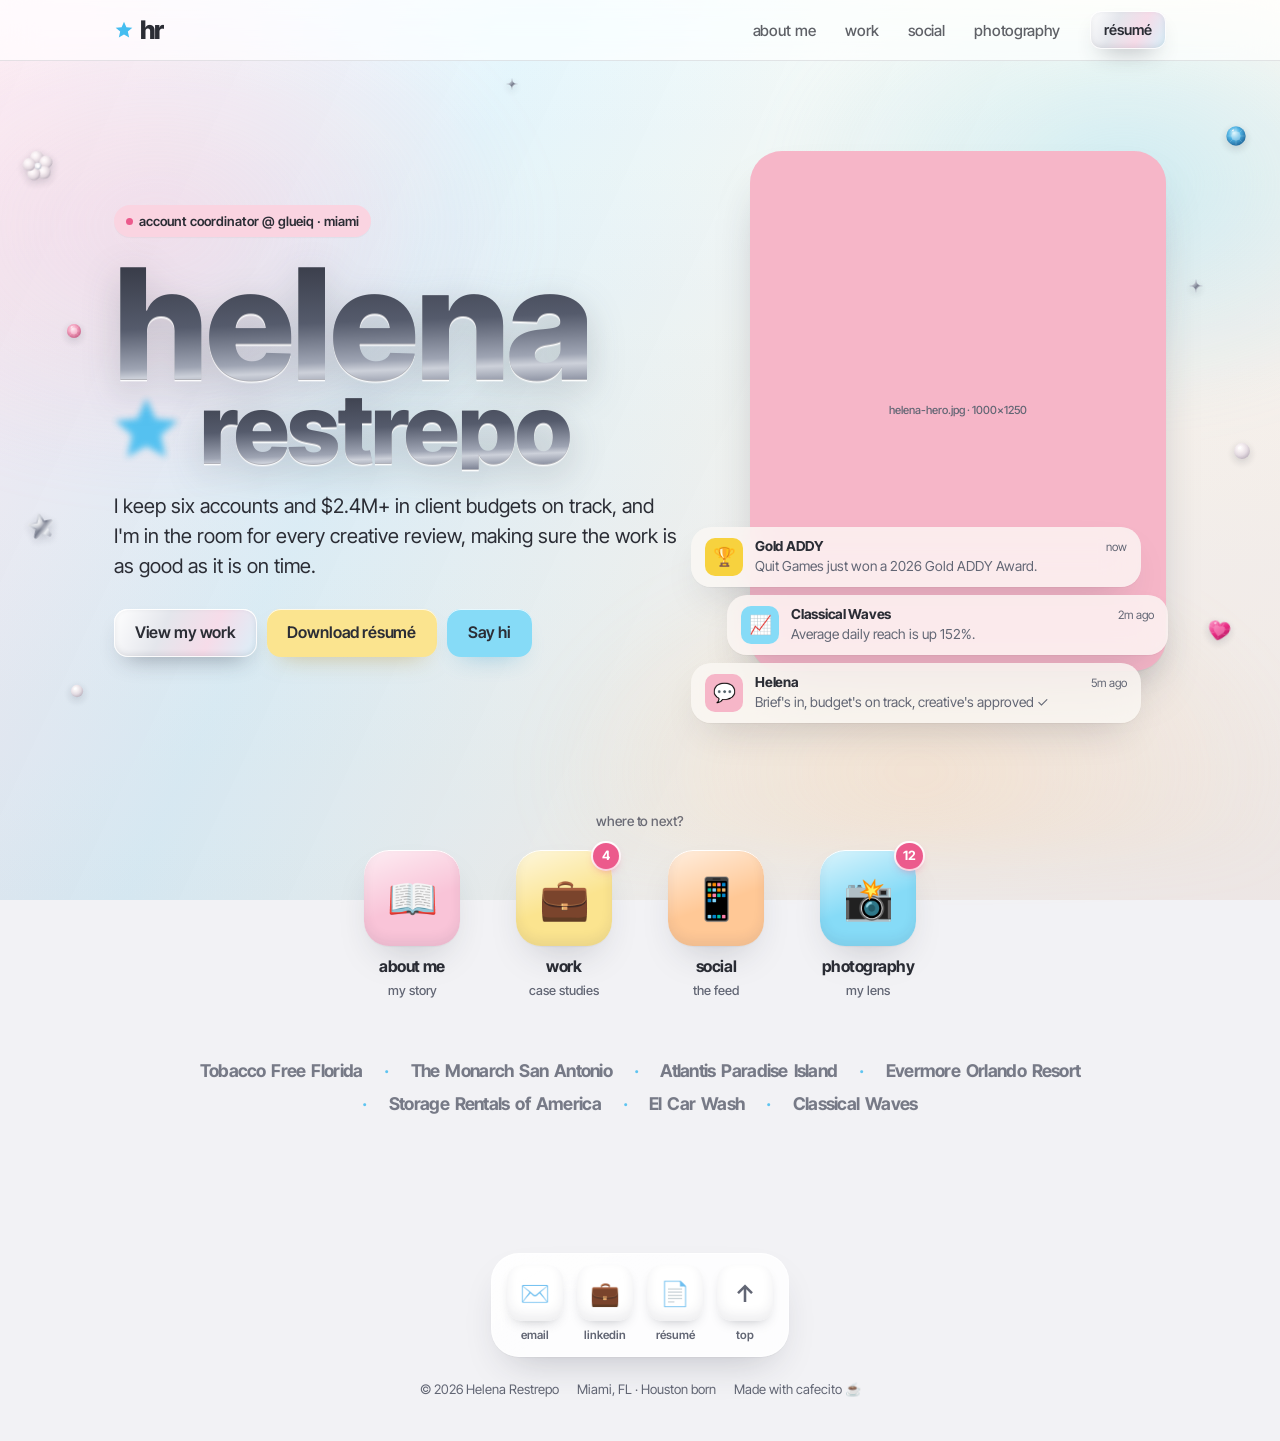
==== index.html @ 340fb867 "Résumé: drop the duplicate 'education' label above the heading Co-Authored-By: Claude Opus 5.5 <nore" ====
<!DOCTYPE html>
<html lang="en">
<head>
  <meta charset="UTF-8">
  <meta name="viewport" content="width=device-width, initial-scale=1">
  <title>Helena Restrepo · Account Coordinator</title>
  <meta name="description" content="Helena Restrepo is a Miami-based Account Coordinator at GlueIQ who pairs disciplined account management with a real creative eye.">
  <meta name="theme-color" content="#F2F2F5">
  <meta property="og:title" content="Helena Restrepo · Account Coordinator">
  <meta property="og:description" content="Helena Restrepo is a Miami-based Account Coordinator at GlueIQ who pairs disciplined account management with a real creative eye.">
  <meta property="og:image" content="images/og-image.jpg">
  <meta property="og:type" content="website">
  <link rel="icon" href="data:image/svg+xml,%3Csvg xmlns='http://www.w3.org/2000/svg' viewBox='0 0 64 64'%3E%3Crect width='64' height='64' rx='15' fill='%23F6B6C8'/%3E%3Ctext x='31' y='43' font-family='Helvetica Neue,Arial' font-weight='800' font-size='30' letter-spacing='-3' text-anchor='middle' fill='%232B2D35'%3Ehr%3C/text%3E%3C/svg%3E">
  <link rel="preconnect" href="https://fonts.googleapis.com">
  <link rel="preconnect" href="https://fonts.gstatic.com" crossorigin>
  <link href="https://fonts.googleapis.com/css2?family=Inter+Tight:wght@400;500;600;700;800&display=swap" rel="stylesheet">
  <link rel="stylesheet" href="css/styles.css?v=25">
  <script>document.documentElement.classList.add('js');</script>
  <script src="js/main.js?v=25" defer></script>
</head>
<body>
  <a class="skip-link" href="#main">Skip to content</a>

  <header class="site-header">
    <nav class="nav" aria-label="Main">
      <a href="index.html" class="logo" aria-label="Helena Restrepo, home"><svg class="star" viewBox="0 0 24 24" aria-hidden="true"><path d="M12 2l2.9 6.6 7.1.6-5.4 4.7 1.6 7L12 17.3 5.8 20.9l1.6-7L2 9.2l7.1-.6z"/></svg><span aria-hidden="true">hr</span></a>
      <button class="nav-toggle btn btn-glass btn-sm" aria-expanded="false" aria-controls="nav-links">menu</button>
      <ul class="nav-links" id="nav-links">
        <li><a href="about.html">about me</a></li>
        <li><a href="work.html">work</a></li>
        <li><a href="social.html">social</a></li>
        <li><a href="photography.html">photography</a></li>
        <li><a href="resume.html" class="btn btn-ink btn-sm">résumé</a></li>
      </ul>
    </nav>
  </header>

  <main id="main">
    <section class="hero aura">
      <div class="gem-frame hero-gems" aria-hidden="true"><span class="gem" style="left:3%;top:14%;--w:34px;--r:-8deg;--d:-0.00s"><svg viewBox="0 0 100 100" aria-hidden="true"><defs><radialGradient id="pf" cx=".38" cy=".32" r=".75"><stop offset="0" stop-color="#FFFFFF"/><stop offset=".3" stop-color="#F8F2F4"/><stop offset=".7" stop-color="#DDD3DA"/><stop offset="1" stop-color="#A9A0AC"/></radialGradient><radialGradient id="pfc" cx=".4" cy=".35" r=".7"><stop offset="0" stop-color="#FFFFFF"/><stop offset=".6" stop-color="#E9EBF0"/><stop offset="1" stop-color="#A9AEBB"/></radialGradient></defs><circle cx="50.0" cy="24.0" r="19" fill="url(#pf)"/><circle cx="74.7" cy="42.0" r="19" fill="url(#pf)"/><circle cx="65.3" cy="71.0" r="19" fill="url(#pf)"/><circle cx="34.7" cy="71.0" r="19" fill="url(#pf)"/><circle cx="25.3" cy="42.0" r="19" fill="url(#pf)"/><circle cx="50" cy="50" r="10" fill="url(#pfc)"/><path d="M50 43L52 48L57 50L52 52L50 57L48 52L43 50L48 48Z" fill="#fff"/></svg></span><span class="gem" style="left:5.8%;top:36%;--w:16px;--r:0deg;--d:-0.83s"><svg viewBox="0 0 100 100" aria-hidden="true"><defs><radialGradient id="rsPink" cx=".4" cy=".35" r=".7"><stop offset="0" stop-color="#FFE0EB"/><stop offset=".45" stop-color="#F49AB9"/><stop offset="1" stop-color="#C2507A"/></radialGradient></defs><circle cx="50" cy="50" r="44" fill="url(#rsPink)"/><polygon points="50,28 66,34 72,50 66,66 50,72 34,66 28,50 34,34" fill="#fff" opacity=".35"/><path d="M50 28V6M66 34L81 19M72 50H94M66 66L81 81M50 72V94M34 66L19 81M28 50H6M34 34L19 19" stroke="#fff" stroke-width="1.4" opacity=".55"/><path d="M30 24L42 19L37 31Z" fill="#fff" opacity=".9"/></svg></span><span class="gem" style="left:3.2%;top:62%;--w:28px;--r:-10deg;--d:-1.66s"><svg viewBox="0 0 100 100" aria-hidden="true"><defs><linearGradient id="silver" x1="0" y1="0" x2="1" y2="1"><stop offset="0" stop-color="#FFFFFF"/><stop offset=".3" stop-color="#C7CBD4"/><stop offset=".55" stop-color="#6E7385"/><stop offset=".75" stop-color="#EEF0F4"/><stop offset="1" stop-color="#8E93A3"/></linearGradient><radialGradient id="shine" cx=".38" cy=".3" r=".42"><stop offset="0" stop-color="#fff" stop-opacity=".95"/><stop offset="1" stop-color="#fff" stop-opacity="0"/></radialGradient></defs><path d="M50 12 L60 38 L89 39 L66 57 L75 86 L50 69 L25 86 L34 57 L11 39 L40 38 Z" fill="url(#silver)" stroke="url(#silver)" stroke-width="12" stroke-linejoin="round"/><path d="M50 12 L60 38 L89 39 L66 57 L75 86 L50 69 L25 86 L34 57 L11 39 L40 38 Z" fill="url(#shine)"/></svg></span><span class="gem" style="left:6%;top:84%;--w:14px;--r:0deg;--d:-2.49s"><svg viewBox="0 0 100 100" aria-hidden="true"><defs><radialGradient id="pearl" cx=".38" cy=".32" r=".75"><stop offset="0" stop-color="#FFFFFF"/><stop offset=".25" stop-color="#F8F2F4"/><stop offset=".6" stop-color="#E3DAE1"/><stop offset=".9" stop-color="#BFB4C0"/><stop offset="1" stop-color="#A59AA8"/></radialGradient></defs><circle cx="50" cy="50" r="44" fill="url(#pearl)"/><ellipse cx="37" cy="32" rx="12" ry="8" fill="#fff" opacity=".85" transform="rotate(-25 37 32)"/></svg></span><span class="gem" style="left:96.6%;top:10%;--w:22px;--r:0deg;--d:-3.32s"><svg viewBox="0 0 100 100" aria-hidden="true"><defs><radialGradient id="rsAqua" cx=".4" cy=".35" r=".7"><stop offset="0" stop-color="#D4F5FF"/><stop offset=".45" stop-color="#43AEE3"/><stop offset="1" stop-color="#0B568F"/></radialGradient></defs><circle cx="50" cy="50" r="44" fill="url(#rsAqua)"/><polygon points="50,28 66,34 72,50 66,66 50,72 34,66 28,50 34,34" fill="#fff" opacity=".35"/><path d="M50 28V6M66 34L81 19M72 50H94M66 66L81 81M50 72V94M34 66L19 81M28 50H6M34 34L19 19" stroke="#fff" stroke-width="1.4" opacity=".55"/><path d="M30 24L42 19L37 31Z" fill="#fff" opacity=".9"/></svg></span><span class="gem tw" style="left:93.4%;top:30%;--w:14px;--r:0deg;--d:-4.15s"><svg viewBox="0 0 100 100" aria-hidden="true"><defs><linearGradient id="silver2" x1="0" y1="0" x2="1" y2="1"><stop offset="0" stop-color="#FFFFFF"/><stop offset=".3" stop-color="#C7CBD4"/><stop offset=".55" stop-color="#6E7385"/><stop offset=".75" stop-color="#EEF0F4"/><stop offset="1" stop-color="#8E93A3"/></linearGradient></defs><path d="M50 4 C54 36 64 46 96 50 C64 54 54 64 50 96 C46 64 36 54 4 50 C36 46 46 36 50 4 Z" fill="url(#silver2)" stroke="#7E8394" stroke-width="1"/></svg></span><span class="gem" style="left:97%;top:52%;--w:18px;--r:0deg;--d:-4.98s"><svg viewBox="0 0 100 100" aria-hidden="true"><defs><radialGradient id="pearl" cx=".38" cy=".32" r=".75"><stop offset="0" stop-color="#FFFFFF"/><stop offset=".25" stop-color="#F8F2F4"/><stop offset=".6" stop-color="#E3DAE1"/><stop offset=".9" stop-color="#BFB4C0"/><stop offset="1" stop-color="#A59AA8"/></radialGradient></defs><circle cx="50" cy="50" r="44" fill="url(#pearl)"/><ellipse cx="37" cy="32" rx="12" ry="8" fill="#fff" opacity=".85" transform="rotate(-25 37 32)"/></svg></span><span class="gem" style="left:95.2%;top:76%;--w:24px;--r:10deg;--d:-5.81s"><svg viewBox="0 0 100 100" aria-hidden="true"><defs><linearGradient id="heart" x1="0" y1="0" x2="1" y2="1"><stop offset="0" stop-color="#FF9CCB"/><stop offset=".5" stop-color="#E8197A"/><stop offset="1" stop-color="#9C0B4E"/></linearGradient></defs><path d="M50 90 C22 70 6 54 6 34 C6 19 17 9 31 9 C41 9 47 15 50 23 C53 15 59 9 69 9 C83 9 94 19 94 34 C94 54 78 70 50 90 Z" fill="url(#heart)"/><path d="M50 72 C34 60 26 51 26 40 C26 32 32 27 39 27 C44 27 48 30 50 35 C52 30 56 27 61 27 C68 27 74 32 74 40 C74 51 66 60 50 72 Z" fill="#FFB3D6" opacity=".45"/><path d="M50 23 L50 35 M31 9 L39 27 M69 9 L61 27 M6 34 L26 40 M94 34 L74 40 M50 90 L50 72 M18 62 L34 58 M82 62 L66 58" stroke="#fff" stroke-width="1.2" opacity=".55"/><path d="M24 20 L34 16 L30 26 Z" fill="#fff" opacity=".9"/></svg></span><span class="gem tw" style="left:40%;top:3%;--w:12px;--r:0deg;--d:-0.64s"><svg viewBox="0 0 100 100" aria-hidden="true"><defs><linearGradient id="silver2" x1="0" y1="0" x2="1" y2="1"><stop offset="0" stop-color="#FFFFFF"/><stop offset=".3" stop-color="#C7CBD4"/><stop offset=".55" stop-color="#6E7385"/><stop offset=".75" stop-color="#EEF0F4"/><stop offset="1" stop-color="#8E93A3"/></linearGradient></defs><path d="M50 4 C54 36 64 46 96 50 C64 54 54 64 50 96 C46 64 36 54 4 50 C36 46 46 36 50 4 Z" fill="url(#silver2)" stroke="#7E8394" stroke-width="1"/></svg></span></div>
      <div class="container hero-grid">
        <div class="hero-copy reveal">
          <span class="label-chip">account coordinator @ glueiq · miami</span>
          <h1><span class="lockup"><svg class="star" viewBox="0 0 24 24" aria-hidden="true"><path d="M12 2l2.9 6.6 7.1.6-5.4 4.7 1.6 7L12 17.3 5.8 20.9l1.6-7L2 9.2l7.1-.6z"/></svg><span class="l1">helena</span><span class="l2">restrepo</span></span><span class="visually-hidden">Helena Restrepo</span></h1>
          <p class="lead">I keep six accounts and $2.4M+ in client budgets on track, and I'm in the room for every creative review, making sure the work is as good as it is on time.</p>
          <div class="btn-row">
            <a class="btn btn-ink" href="work.html">View my work</a>
            <a class="btn btn-glass" href="Helena-Restrepo-Resume.pdf" download>Download résumé</a>
            <a class="btn btn-glass" href="mailto:helena.restrepo03@gmail.com">Say hi</a>
          </div>
        </div>
        <div class="phone-stack reveal">
          <figure class="ph photo r-4x5" style="--ph:var(--blush)" data-label="helena-hero.jpg · 1000×1250"><img src="images/helena-hero.jpg" alt="Helena Restrepo" onerror="this.classList.add('missing')"></figure>
          <div class="notifs" aria-label="Recent highlights">
            <div class="notif"><span class="app" style="--c:var(--yellow)" aria-hidden="true">🏆</span><b>Gold ADDY</b><time>now</time><p>Quit Games just won a 2026 Gold ADDY Award.</p></div>
            <div class="notif"><span class="app" style="--c:var(--blue-soft)" aria-hidden="true">📈</span><b>Classical Waves</b><time>2m ago</time><p>Average daily reach is up 152%.</p></div>
            <div class="notif"><span class="app" style="--c:var(--blush)" aria-hidden="true">💬</span><b>Helena</b><time>5m ago</time><p>Brief's in, budget's on track, creative's approved ✓</p></div>
          </div>
        </div>
      </div>
    </section>

    <section class="container explore reveal">
      <p class="label">where to next?</p>
      <nav class="home-apps" aria-label="Explore the site">
        <a class="home-app" href="about.html"><span class="app-icon" style="--c:var(--blush-soft)" aria-hidden="true">📖</span>about me<small>my story</small></a>
        <a class="home-app" href="work.html"><span class="app-icon" style="--c:var(--yellow-soft)" aria-hidden="true">💼<span class="count">4</span></span>work<small>case studies</small></a>
        <a class="home-app" href="social.html"><span class="app-icon" style="--c:var(--orange-soft)" aria-hidden="true">📱</span>social<small>the feed</small></a>
        <a class="home-app" href="photography.html"><span class="app-icon" style="--c:var(--blue-soft)" aria-hidden="true">📸<span class="count">12</span></span>photography<small>my lens</small></a>
      </nav>
      <ul class="brands"><li>Tobacco Free Florida</li><li>The Monarch San Antonio</li><li>Atlantis Paradise Island</li><li>Evermore Orlando Resort</li><li>Storage Rentals of America</li><li>El Car Wash</li><li>Classical Waves</li></ul>
    </section>
  </main>

  <footer class="site-footer">
    <nav class="dock glass" aria-label="Quick links">
      <a href="mailto:helena.restrepo03@gmail.com"><span class="app-icon" style="--c:var(--blush)" aria-hidden="true">✉️</span>email</a>
      <a href="https://www.linkedin.com/in/helenarestrepo" target="_blank" rel="noopener"><span class="app-icon" style="--c:var(--blue-soft)" aria-hidden="true">💼</span>linkedin</a>
      <a href="resume.html"><span class="app-icon" style="--c:var(--yellow)" aria-hidden="true">📄</span>résumé</a>
      <a href="#main"><span class="app-icon" style="--c:var(--orange-soft)" aria-hidden="true">↑</span>top</a>
    </nav>
    <p class="footer-meta"><span>© <span data-year>2026</span> Helena Restrepo</span><span>Miami, FL · Houston born</span><span>Made with cafecito ☕</span></p>
  </footer>
  <div class="cursor-orb" aria-hidden="true"></div>
</body>
</html>
---- css/styles.css ----
/* =========================================================
   Helena Restrepo · Portfolio
   "iOS core": warm greige paper, espresso ink, soft aura glows,
   frosted-glass cards, one typeface (Inter Tight), set heavy,
   lowercase and tight.
   ========================================================= */

:root {
  /* Palette */
  --paper: #F2F2F5;          /* silver-white base */
  --paper-light: #FFFFFF;
  --card: rgba(255, 255, 255, .78);
  --ink: #2B2D35;            /* graphite: readable body text */
  --ink-soft: #626674;
  --line: rgba(40, 44, 60, .12);
  /* chrome finish for the name + big headlines */
  --chrome: linear-gradient(180deg, #3E414C 0%, #8A90A1 50%, #4A4E5A 100%);
  --chrome-holo: linear-gradient(178deg, #353844 0%, #555B6C 30%, #9EA4B3 47%, #CDD1DA 51%, #7E8496 60%, #474B58 80%, #363945 100%);
  --blush: #F6B6C8;
  --pink: #EC5A8C;
  --pink-text: #B83E6A;      /* hot pink deepened for small text */
  --yellow: #F7D23E;
  --orange: #F7913D;
  --blue: #45BDF0;
  /* module colors: the color lives on cards and buttons */
  --blue-soft: #86DBF7;
  --orange-soft: #FFC896;
  --yellow-soft: #FBE48F;
  --blush-soft: #F9C4D8;
  --holo: linear-gradient(115deg, #FFFFFF 0%, #E4E6EC 16%, #F6DCE9 30%, #D8F1FA 46%, #F8F0DA 60%, #E4E6EC 76%, #FFFFFF 100%);

  --font: "Inter Tight", "Helvetica Neue", Helvetica, Arial, sans-serif;

  --max: 1140px;
  --gutter: clamp(16px, 4.5vw, 44px);
  --r-lg: 32px;
  --r-md: 22px;
  --r-sm: 14px;
  --shadow: 0 1px 1px rgba(40, 44, 60, .04), 0 18px 40px -18px rgba(40, 44, 60, .28);
  --shadow-lift: 0 1px 1px rgba(40, 44, 60, .05), 0 28px 50px -20px rgba(40, 44, 60, .38);
  --ease: cubic-bezier(.25, .1, .25, 1);
  --spring: cubic-bezier(.34, 1.4, .64, 1);

  /* Pixel-art arrow cursor (espresso) */
  --cursor: url("data:image/svg+xml,%3Csvg xmlns='http://www.w3.org/2000/svg' width='22' height='32' viewBox='-1 -1 14 21' shape-rendering='crispEdges'%3E%3Cdefs%3E%3ClinearGradient id='c' x1='0' y1='0' x2='1' y2='1'%3E%3Cstop offset='0' stop-color='%23FFFFFF'/%3E%3Cstop offset='.35' stop-color='%23B9BECB'/%3E%3Cstop offset='.55' stop-color='%23F3E3EE'/%3E%3Cstop offset='.7' stop-color='%23BDEBFA'/%3E%3Cstop offset='1' stop-color='%237A8092'/%3E%3C/linearGradient%3E%3C/defs%3E%3Cpath d='M0 0V16H1V15H2V14H3V13H4V15H5V17H6V19H8V18H9V16H8V14H7V12H11V11H10V10H9V9H8V8H7V7H6V6H5V5H4V4H3V3H2V2H1V1Z' fill='url(%23c)' stroke='%232B2D35' stroke-width='.9'/%3E%3C/svg%3E") 1 1, auto;
}

/* ---------- Base ---------- */
*, *::before, *::after { box-sizing: border-box; }
html { -webkit-text-size-adjust: 100%; overflow-x: clip; }
body {
  margin: 0; color: var(--ink); font-family: var(--font); font-size: 17px; line-height: 1.55;
  -webkit-font-smoothing: antialiased; overflow-x: clip; cursor: var(--cursor);
  background-color: var(--paper);
  background-image: linear-gradient(180deg, #FFFFFF 0%, #F4F4F7 40%, #E9EAEF 100%);
  background-attachment: fixed;
}
/* touch of holographic: a faint iridescent sheen over the silver */
body::before {
  content: ""; position: fixed; inset: 0; z-index: -1; pointer-events: none;
  background:
    linear-gradient(115deg, rgba(255, 196, 222, .22) 0%, rgba(134, 219, 247, .2) 32%, rgba(255, 240, 196, .18) 64%, rgba(255, 214, 180, .18) 100%);
}
img { max-width: 100%; display: block; }
a { color: inherit; }
p { margin: 0 0 1em; }
ul, ol { margin: 0; padding: 0; }
button { font: inherit; color: inherit; }
h1, h2, h3 { margin: 0 0 .4em; line-height: 1; }

/* Headlines: heavy, lowercase, tight */
.h-xl, .h-lg, .h-md, .h-sm { font-weight: 800; letter-spacing: -.06em; word-spacing: .08em; line-height: .92; text-transform: lowercase; }
.h-xl { font-size: clamp(3.2rem, 9vw, 6.8rem); }
.h-lg { font-size: clamp(2.4rem, 6vw, 4.4rem); }
.h-md { font-size: clamp(1.8rem, 3.6vw, 2.6rem); letter-spacing: -.05em; }
.h-sm { font-size: 1.4rem; letter-spacing: -.04em; line-height: 1.05; }
h3 { font-size: 1.2rem; font-weight: 700; letter-spacing: -.03em; line-height: 1.15; }

.label { display: inline-block; font-size: .85rem; font-weight: 500; letter-spacing: -.005em; color: var(--ink-soft); }
.label-chip {
  display: inline-flex; align-items: center; gap: 6px; font-size: .82rem; font-weight: 600;
  padding: 6px 12px; border-radius: 999px; background: color-mix(in srgb, var(--c, var(--pink)) 26%, #fff); box-shadow: var(--shadow);
  backdrop-filter: blur(12px); -webkit-backdrop-filter: blur(12px);
}
.label-chip::before { content: ""; width: 7px; height: 7px; border-radius: 50%; background: var(--c, var(--pink)); }
.lead { font-size: clamp(1.08rem, 1.7vw, 1.25rem); line-height: 1.5; color: var(--ink-soft); max-width: 34em; }
.muted { color: var(--ink-soft); }
.center { text-align: center; margin-inline: auto; }

:focus-visible { outline: 2px solid var(--pink); outline-offset: 3px; border-radius: 10px; }
.visually-hidden { position: absolute !important; width: 1px; height: 1px; padding: 0; margin: -1px; overflow: hidden; clip: rect(0 0 0 0); white-space: nowrap; border: 0; }
.skip-link { position: absolute; left: 12px; top: -60px; z-index: 1000; background: var(--ink); color: var(--paper-light); padding: 8px 14px; border-radius: 12px; }
.skip-link:focus { top: 10px; }

/* ---------- Layout ---------- */
.container { max-width: var(--max); margin: 0 auto; padding-inline: var(--gutter); }
.section { padding-block: clamp(64px, 9vw, 120px); }
.section-head { margin-bottom: clamp(28px, 4vw, 52px); }
.section-head.center { text-align: center; }
.section-head.center .lead { margin-inline: auto; }
.section-head .label-chip { margin-bottom: 18px; }

/* Soft aura glows (iOS wallpaper vibe) */
.aura { position: relative; isolation: isolate; }
.aura::before {
  content: ""; position: absolute; inset: -6% -4% auto; height: 112%; z-index: -1; pointer-events: none;
  background:
    radial-gradient(40% 45% at 15% 25%, rgba(247, 178, 204, .28), transparent 70%),
    radial-gradient(36% 40% at 85% 20%, rgba(134, 219, 247, .38), transparent 70%),
    radial-gradient(40% 40% at 70% 90%, rgba(255, 200, 150, .26), transparent 70%);
  filter: blur(24px);
}

/* ---------- Buttons (iOS style) ---------- */
.btn {
  display: inline-flex; align-items: center; justify-content: center; gap: .5em;
  min-height: 48px; padding: 0 1.3em; border-radius: var(--r-sm); border: 0;
  font-weight: 600; font-size: 1rem; letter-spacing: -.01em; text-decoration: none; white-space: nowrap; cursor: pointer;
  transition: transform .25s var(--spring), box-shadow .25s var(--ease), background-color .2s;
}
.btn:hover { transform: translateY(-2px); }
.btn:active { transform: scale(.97); }
.btn-ink { background: var(--holo); background-size: 240% 100%; color: var(--ink); box-shadow: 0 12px 24px -12px rgba(40, 44, 60, .45), inset 0 1px 0 #fff, inset 0 0 0 1px rgba(255, 255, 255, .9), inset 0 -2px 6px rgba(40, 44, 60, .12); transition: transform .25s var(--spring), background-position .6s var(--ease); }
.btn-ink:hover { background-position: 100% 0; }
.btn-glass { background: var(--yellow-soft); color: var(--ink); box-shadow: 0 12px 24px -14px rgba(180, 140, 40, .55), inset 0 1px 0 rgba(255, 255, 255, .8); }
.btn-row .btn-glass + .btn-glass { background: var(--blue-soft); box-shadow: 0 12px 24px -14px rgba(40, 150, 200, .45), inset 0 1px 0 rgba(255, 255, 255, .8); }
.nav-toggle.btn-glass { background: var(--blush-soft); }
.btn-pink { background: var(--pink); color: #fff; box-shadow: 0 10px 22px -12px rgba(236, 90, 140, .8); }
.btn-pink:hover { background: #E2457B; }
.btn-sm { min-height: 38px; padding: 0 1em; font-size: .9rem; border-radius: 11px; }
.btn-row { display: flex; flex-wrap: wrap; gap: 10px; }
.btn-row.center { justify-content: center; }
.link-more { font-weight: 600; color: var(--pink-text); text-decoration: none; }
.link-more::after { content: " ›"; }
.link-more:hover { text-decoration: underline; text-underline-offset: 3px; }

/* ---------- Nav (frosted) ---------- */
.site-header { position: sticky; top: 0; z-index: 100; background: rgba(255, 255, 255, .7); backdrop-filter: saturate(160%) blur(18px); -webkit-backdrop-filter: saturate(160%) blur(18px); border-bottom: 1px solid var(--line); }
.nav { max-width: var(--max); margin: 0 auto; padding: 0 var(--gutter); height: 60px; display: flex; align-items: center; justify-content: space-between; gap: 20px; }
.logo { display: inline-flex; align-items: center; gap: 6px; font-weight: 800; font-size: 1.15rem; letter-spacing: -.06em; text-decoration: none; white-space: nowrap; }
.logo .star { width: 18px; height: 18px; fill: var(--blue); filter: blur(.6px); }
.nav-links { list-style: none; display: flex; align-items: center; gap: clamp(14px, 2.4vw, 30px); }
.nav-links a:not(.btn) { font-size: .95rem; font-weight: 500; letter-spacing: -.02em; text-decoration: none; opacity: .75; transition: opacity .2s; }
.nav-links a:not(.btn):hover, .nav-links a[aria-current="page"] { opacity: 1; }
.nav-links a[aria-current="page"] { font-weight: 700; }
.nav-toggle { display: none; }
@media (max-width: 860px) {
  .nav-toggle { display: inline-flex; }
  .nav-links {
    position: absolute; top: 100%; left: 0; right: 0; height: calc(100vh - 60px); height: calc(100dvh - 60px); overflow-y: auto;
    flex-direction: column; align-items: stretch; gap: 0; padding: 12px var(--gutter) 40px;
    background: rgba(250, 250, 252, .97); backdrop-filter: blur(20px); -webkit-backdrop-filter: blur(20px);
    visibility: hidden; opacity: 0; transform: translateY(-6px); transition: opacity .25s var(--ease), transform .25s var(--ease), visibility .25s;
  }
  .nav-links.open { visibility: visible; opacity: 1; transform: none; }
  .nav-links li { border-bottom: 1px solid var(--line); }
  .nav-links a:not(.btn) { display: block; padding: 14px 0; font-weight: 800; font-size: 2.1rem; letter-spacing: -.06em; opacity: 1; }
  .nav-links li:last-child { border: 0; padding-top: 22px; }
  .nav-links .btn { width: 100%; }
  body.menu-open { overflow: hidden; }
}

/* ---------- Name lockup (from Helena's "digital / ios core" reference) ---------- */
.lockup { position: relative; display: inline-block; font-weight: 800; letter-spacing: -.07em; line-height: .84; text-transform: lowercase; }
.lockup .l1 { display: block; font-size: clamp(4.2rem, 13vw, 9.6rem); }
.lockup .l2 { display: block; font-size: clamp(2.6rem, 8vw, 6rem); margin-left: .9em; }
.lockup .star { position: absolute; left: -.05em; bottom: .02em; width: .78em; height: .78em; font-size: clamp(2.6rem, 8vw, 6rem); fill: var(--blue); filter: blur(3px); opacity: .9; }

/* ---------- Hero ---------- */
.hero { padding-block: clamp(44px, 7vw, 90px) clamp(56px, 8vw, 100px); }
.hero-grid { display: grid; grid-template-columns: 1.15fr .85fr; gap: clamp(36px, 6vw, 72px); align-items: center; }
.hero-copy .label-chip { margin-bottom: 22px; }
.hero-copy .lead { margin: 22px 0 28px; color: var(--ink); }
@media (max-width: 900px) { .hero-grid { grid-template-columns: 1fr; } }

/* Photo + notification stack */
.phone-stack { position: relative; max-width: 420px; justify-self: center; width: 100%; margin-bottom: 40px; }
.phone-stack .photo { border-radius: var(--r-lg); box-shadow: var(--shadow-lift); }
.notifs { position: absolute; left: -14%; right: 6%; bottom: -10%; display: grid; gap: 8px; }
.notif {
  display: grid; grid-template-columns: 38px 1fr auto; gap: 2px 12px; align-items: center;
  padding: 11px 14px; border-radius: 20px; background: rgba(251, 248, 244, .82);
  backdrop-filter: blur(18px) saturate(160%); -webkit-backdrop-filter: blur(18px) saturate(160%);
  box-shadow: var(--shadow); font-size: .86rem; line-height: 1.3;
}
.notif .app { grid-row: span 2; width: 38px; height: 38px; border-radius: 10px; display: grid; place-items: center; font-size: 1.15rem; background: var(--c, var(--blush)); }
.notif b { font-weight: 700; letter-spacing: -.02em; }
.notif time { font-size: .72rem; color: var(--ink-soft); }
.notif p { grid-column: 2 / -1; margin: 0; color: var(--ink-soft); }
.notif:nth-child(2) { margin-left: 8%; margin-right: -6%; }
.js .notif { opacity: 0; transform: translateY(14px) scale(.98); }
.js .in .notif { opacity: 1; transform: none; transition: opacity .6s var(--ease), transform .6s var(--spring); }
.js .in .notif:nth-child(2) { transition-delay: .35s; }
.js .in .notif:nth-child(3) { transition-delay: .7s; }
@media (max-width: 900px) { .notifs { left: -4%; right: -4%; } .notif:nth-child(2) { margin-right: 0; } }

/* Brand line */
.brands { display: flex; flex-wrap: wrap; justify-content: center; gap: 6px 22px; list-style: none; font-weight: 700; letter-spacing: -.04em; font-size: clamp(1.05rem, 2vw, 1.35rem); color: var(--ink-soft); }
.brands li + li::before { content: "·"; margin-right: 22px; color: var(--blue); }

/* Floating gems */
.deco { position: absolute; pointer-events: none; z-index: 2; animation: bob 6s ease-in-out infinite; }
.deco svg { width: 100%; height: auto; display: block; filter: drop-shadow(0 6px 8px rgba(40, 44, 60, .2)); }
.deco:nth-of-type(2n) { animation-delay: -3s; }
@keyframes bob { 50% { transform: translateY(-8px) rotate(5deg); } }
@media (max-width: 640px) { .deco { display: none; } .page .deco { display: block; } }

/* ---------- Glass cards ---------- */
.glass {
  background-color: var(--mc, var(--card)); border-radius: var(--r-lg);
  background-image: linear-gradient(150deg, rgba(255, 255, 255, .6) 0%, rgba(255, 255, 255, 0) 42%);
  box-shadow: var(--shadow), inset 0 1px 0 rgba(255, 255, 255, .9), inset 0 0 0 1px rgba(255, 255, 255, .55);
  backdrop-filter: blur(16px) saturate(140%); -webkit-backdrop-filter: blur(16px) saturate(140%);
}
/* Each module gets a color so it pops off the silver */
.apps > :nth-child(4n+1), .features > :nth-child(3n+1), .skill-groups > :nth-child(4n+1), .work-grid > :nth-child(4n+1), .edu-grid > :nth-child(2n+1) { --mc: var(--blush-soft); }
.apps > :nth-child(4n+2), .features > :nth-child(3n+2), .skill-groups > :nth-child(4n+2), .work-grid > :nth-child(4n+2), .edu-grid > :nth-child(2n) { --mc: var(--yellow-soft); }
.apps > :nth-child(4n+3), .features > :nth-child(3n), .skill-groups > :nth-child(4n+3), .work-grid > :nth-child(4n+3) { --mc: var(--blue-soft); }
.apps > :nth-child(4n), .skill-groups > :nth-child(4n), .work-grid > :nth-child(4n) { --mc: var(--orange-soft); }
.chat { --mc: var(--blue-soft); }
.contact-card { --mc: var(--blush-soft); }
.list { --mc: var(--orange-soft); }
.notif, .dock, .facts { --mc: rgba(255, 255, 255, .82); }
a.glass { display: block; text-decoration: none; transition: transform .35s var(--spring), box-shadow .35s var(--ease); }
a.glass:hover { transform: translateY(-4px); box-shadow: var(--shadow-lift), inset 0 0 0 1px rgba(255, 255, 255, .7); }

/* iOS widgets (stats) */
.widgets { list-style: none; display: grid; grid-template-columns: repeat(4, 1fr); gap: 14px; }
.widget { border-radius: 26px; padding: 18px 20px 20px; background: var(--c, var(--blush-soft)); box-shadow: var(--shadow); display: flex; flex-direction: column; min-height: 168px; }
.widget .w-top { display: flex; align-items: center; gap: 8px; font-size: .8rem; font-weight: 600; color: var(--ink-soft); }
.widget .w-top span { font-size: 1rem; }
.widget .num { margin-top: auto; font-weight: 800; letter-spacing: -.06em; font-size: clamp(2.6rem, 5vw, 3.8rem); line-height: .9; font-variant-numeric: tabular-nums; }
.widget .cap { font-size: .9rem; line-height: 1.3; margin-top: 6px; color: var(--ink); }
@media (max-width: 760px) { .widgets { grid-template-columns: 1fr 1fr; } }

/* App-icon project cards */
.apps { display: grid; grid-template-columns: repeat(2, 1fr); gap: 16px; }
.app-card { padding: 24px; display: grid; grid-template-columns: 64px 1fr; gap: 6px 18px; align-items: start; }
.app-icon { width: 64px; height: 64px; border-radius: 18px; display: grid; place-items: center; font-size: 1.8rem; background: var(--c, var(--blush)); box-shadow: inset 0 -6px 12px rgba(40, 44, 60, .08), 0 6px 14px -8px rgba(40, 44, 60, .4); grid-row: span 3; }
.app-card .meta { font-size: .82rem; font-weight: 600; color: var(--ink-soft); }
.app-card h3 { font-size: 1.45rem; letter-spacing: -.05em; margin: 0; }
.app-card p { color: var(--ink-soft); font-size: .96rem; margin: 4px 0 10px; }
.badge { display: inline-block; font-size: .72rem; font-weight: 700; padding: 3px 9px; border-radius: 999px; background: var(--yellow); margin-left: 6px; vertical-align: middle; letter-spacing: 0; }
@media (max-width: 760px) { .apps { grid-template-columns: 1fr; } }

/* iMessage chat */
.chat { max-width: 520px; padding: 22px 20px; display: grid; gap: 8px; }
.chat-head { text-align: center; font-size: .78rem; color: var(--ink-soft); margin-bottom: 6px; }
.chat-head b { display: block; color: var(--ink); font-size: .95rem; }
.chat-head .avatar { width: 52px; height: 52px; margin: 0 auto 6px; border-radius: 50%; overflow: hidden; box-shadow: var(--shadow); }
.bubble { max-width: 78%; padding: 9px 14px; border-radius: 20px; font-size: .96rem; line-height: 1.35; }
.bubble.them { background: #fff; justify-self: start; border-bottom-left-radius: 6px; }
.bubble.me { background: var(--pink); color: #fff; justify-self: end; border-bottom-right-radius: 6px; }
.js .chat .bubble { opacity: 0; transform: translateY(8px); }
.js .chat.in .bubble { opacity: 1; transform: none; transition: opacity .4s var(--ease), transform .4s var(--spring); }
.js .chat.in .bubble:nth-of-type(2) { transition-delay: .3s; } .js .chat.in .bubble:nth-of-type(3) { transition-delay: .6s; }
.js .chat.in .bubble:nth-of-type(4) { transition-delay: .9s; } .js .chat.in .bubble:nth-of-type(5) { transition-delay: 1.2s; }
.js .chat.in .bubble:nth-of-type(6) { transition-delay: 1.5s; } .js .chat.in .bubble:nth-of-type(7) { transition-delay: 1.8s; }
.delivered { justify-self: end; font-size: .72rem; color: var(--ink-soft); margin-top: -4px; }

/* iPhone mockup */
.iphone {
  width: min(300px, 78vw); aspect-ratio: 9 / 19.2; margin: 0 auto; padding: 12px; border-radius: 48px;
  background: linear-gradient(145deg, #F4F1EE, #C9C2BB 40%, #EDE8E3 60%, #B9B1A9);
  box-shadow: var(--shadow-lift), inset 0 0 0 1px rgba(255, 255, 255, .6);
}
.iphone .screen { position: relative; height: 100%; border-radius: 38px; overflow: hidden; background: var(--paper-light); padding: 40px 8px 8px; }
.iphone .screen::before { content: ""; position: absolute; top: 10px; left: 50%; width: 32%; height: 22px; translate: -50% 0; border-radius: 999px; background: #1d1714; }
.iphone .ig-head { display: flex; align-items: center; gap: 8px; padding: 2px 6px 10px; font-size: .78rem; font-weight: 700; letter-spacing: -.02em; }
.iphone .ig-head i { width: 26px; height: 26px; border-radius: 50%; background: conic-gradient(var(--pink), var(--yellow), var(--orange), var(--blue), var(--pink)); }
.iphone .grid { display: grid; grid-template-columns: repeat(3, 1fr); gap: 3px; }
.iphone .grid .ph { aspect-ratio: 4 / 5; border-radius: 2px; }
.iphone .grid .ph::before { font-size: .45rem; }

/* Contact card */
.contact-card { max-width: 560px; margin: 0 auto; padding: clamp(28px, 5vw, 44px); text-align: center; }
.contact-card .avatar { width: 96px; height: 96px; margin: 0 auto 14px; border-radius: 50%; overflow: hidden; box-shadow: var(--shadow); }
.contact-card .name { font-weight: 800; font-size: 1.8rem; letter-spacing: -.06em; line-height: 1; }
.contact-card .role { color: var(--ink-soft); margin: 6px 0 22px; }
.contact-actions { display: grid; grid-template-columns: repeat(4, 1fr); gap: 10px; }
.contact-actions a { display: grid; justify-items: center; gap: 6px; padding: 12px 6px; border-radius: 16px; background: rgba(255, 255, 255, .75); text-decoration: none; font-size: .78rem; font-weight: 600; color: var(--pink-text); transition: transform .25s var(--spring), background .2s; }
.contact-actions a:hover { transform: translateY(-2px); background: #fff; }
.contact-actions svg { width: 24px; height: 24px; fill: none; stroke: var(--pink); stroke-width: 1.8; stroke-linecap: round; stroke-linejoin: round; }
@media (max-width: 420px) { .contact-actions { grid-template-columns: 1fr 1fr; } }

/* ---------- Placeholder images ---------- */
.ph { position: relative; margin: 0; overflow: hidden; background: var(--ph, var(--blush-soft)); }
.ph::before { content: attr(data-label); position: absolute; inset: 0; display: grid; place-items: center; padding: 10px; text-align: center; font-size: .7rem; font-weight: 500; color: var(--ink-soft); }
.ph img { position: relative; width: 100%; height: 100%; object-fit: cover; }
.ph img.missing { opacity: 0; }
.r-4x3 { aspect-ratio: 4 / 3; } .r-16x9 { aspect-ratio: 16 / 9; } .r-4x5 { aspect-ratio: 4 / 5; } .r-1x1 { aspect-ratio: 1; } .r-2x1 { aspect-ratio: 2 / 1; } .r-3x2 { aspect-ratio: 3 / 2; } .r-2x3 { aspect-ratio: 2 / 3; }

/* ---------- Split ---------- */
.split { display: grid; grid-template-columns: 1fr 1fr; gap: clamp(32px, 6vw, 80px); align-items: center; }
@media (max-width: 860px) { .split { grid-template-columns: 1fr; } }

/* ---------- Feature cards ---------- */
.features { display: grid; grid-template-columns: repeat(3, 1fr); gap: 14px; }
.feature { padding: 26px; }
.feature .app-icon { width: 48px; height: 48px; border-radius: 14px; font-size: 1.35rem; margin-bottom: 18px; }
.feature p { color: var(--ink-soft); margin: 0; font-size: .97rem; }
@media (max-width: 860px) { .features { grid-template-columns: 1fr; } }

/* ---------- Experience (iOS list) ---------- */
.list { padding: 6px 0; }
.role + .role { border-top: 1px solid var(--line); }
.role > summary { list-style: none; cursor: pointer; display: grid; grid-template-columns: 52px 1fr auto; gap: 2px 16px; align-items: center; padding: 18px 22px; }
.role > summary::-webkit-details-marker { display: none; }
.role .app-icon { width: 52px; height: 52px; border-radius: 14px; font-size: 1.4rem; grid-row: span 2; }
.role-title { font-weight: 800; letter-spacing: -.05em; font-size: clamp(1.3rem, 2.6vw, 1.7rem); line-height: 1.05; text-transform: lowercase; }
.role-meta { grid-column: 2; font-size: .88rem; color: var(--ink-soft); }
.role-chev { grid-column: 3; grid-row: 1 / span 2; width: 12px; height: 12px; border-right: 2.5px solid var(--ink-soft); border-bottom: 2.5px solid var(--ink-soft); rotate: -45deg; transition: rotate .25s var(--ease); }
.role[open] .role-chev { rotate: 45deg; }
.role-body { padding: 0 22px 22px 90px; }
.role-body ul { padding-left: 1.1em; }
.role-body li { margin-bottom: .5em; }
.role-body li::marker { color: var(--pink); }
.role-clients { font-size: .86rem; color: var(--ink-soft); margin-bottom: 10px; }
@media (max-width: 640px) { .role-body { padding-left: 22px; } }

/* ---------- Skills ---------- */
.skill-groups { display: grid; grid-template-columns: repeat(2, 1fr); gap: 14px; }
.skill-group { padding: 24px; }
.skill-group h3 { margin-bottom: 14px; text-transform: lowercase; letter-spacing: -.04em; }
.chips { list-style: none; display: flex; flex-wrap: wrap; gap: 8px; }
.chips li { padding: 7px 13px; border-radius: 12px; background: rgba(255, 255, 255, .7); font-size: .92rem; font-weight: 500; }
@media (max-width: 700px) { .skill-groups { grid-template-columns: 1fr; } }

/* ---------- Education ---------- */
.edu-grid { display: grid; grid-template-columns: 1fr; gap: 14px; max-width: 760px; }
.edu { padding: 28px; }
.edu h3 { font-size: clamp(1.6rem, 3vw, 2.2rem); font-weight: 800; letter-spacing: -.06em; margin: 8px 0 6px; }
@media (max-width: 760px) { .edu-grid { grid-template-columns: 1fr; } }

/* ---------- Work page (clipped glass cards) ---------- */
.work-grid { display: grid; grid-template-columns: 1fr 1fr; gap: 64px 18px; padding-top: 44px; }
.work-card { position: relative; padding: 14px; color: var(--ink); }
.work-card .ph { border-radius: 22px; aspect-ratio: 4 / 3; }
.work-card .ph img { transition: transform 1s var(--ease); }
.work-card:hover .ph img { transform: scale(1.03); }
.work-card .body { padding: 18px 10px 8px; }
.work-card h2 { margin-bottom: .2em; }
.work-card p { color: var(--ink-soft); }
.work-card.wide { grid-column: 1 / -1; display: grid; grid-template-columns: 1.25fr 1fr; gap: 24px; align-items: center; }
.work-card.wide .ph { aspect-ratio: auto; height: 100%; min-height: 340px; }
@media (max-width: 760px) {
  .work-grid { grid-template-columns: 1fr; }
  .work-card.wide { grid-template-columns: 1fr; }
  .work-card.wide .ph { min-height: 0; aspect-ratio: 4 / 3; }
}
.clip { position: absolute; z-index: 3; pointer-events: none; filter: drop-shadow(0 4px 4px rgba(40, 44, 60, .25)); }
.clip svg { display: block; width: 100%; height: auto; }
.clip-binder { width: 104px; top: -70px; left: 50%; translate: -50% 0; }
/* binder clip handles tip back a little when you hover the card */
.clip-binder .handles { transform-box: fill-box; transform-origin: 50% 100%; transition: transform .45s var(--spring); }
a.glass:hover .clip-binder .handles { transform: scaleY(.9) rotate(-3deg); }
.clip-paper { width: 26px; top: -30px; left: 30px; rotate: -8deg; }
.clip-pin { width: 34px; top: -26px; right: 34px; rotate: 14deg; }

/* Case studies */
.case-hero { padding-top: clamp(36px, 6vw, 72px); }
.back-link { display: inline-block; margin-bottom: 20px; font-weight: 600; color: var(--pink-text); text-decoration: none; }
.back-link::before { content: "‹ "; }
.case-cover { position: relative; margin-top: clamp(80px, 8vw, 100px); }
.case-cover .ph { border-radius: var(--r-lg); box-shadow: var(--shadow-lift); }
.case-cover .clip-binder { width: 124px; top: -84px; }
.facts { display: grid; grid-template-columns: repeat(4, 1fr); margin-top: 16px; }
.fact { padding: 16px 20px; }
.fact + .fact { border-left: 1px solid var(--line); }
.fact .label { display: block; font-size: .78rem; }
.fact b { font-weight: 700; letter-spacing: -.02em; }
@media (max-width: 760px) { .facts { grid-template-columns: 1fr 1fr; } .fact:nth-child(3) { border-left: 0; } .fact:nth-child(n+3) { border-top: 1px solid var(--line); } }
.story { display: grid; grid-template-columns: 260px 1fr; gap: 12px 48px; padding-block: clamp(36px, 5vw, 56px); border-bottom: 1px solid var(--line); }
.story p, .story li { font-size: 1.08rem; }
.story ul { padding-left: 1.1em; }
.story li { margin-bottom: .5em; }
.story li::marker { color: var(--pink); }
@media (max-width: 760px) { .story { grid-template-columns: 1fr; } }
.gallery { display: grid; grid-template-columns: 1fr 1fr; gap: 14px; }
.gallery .ph { border-radius: var(--r-md); box-shadow: var(--shadow); }
.gallery .wide { grid-column: 1 / -1; }
@media (max-width: 640px) { .gallery { grid-template-columns: 1fr; } }
.next { text-align: center; padding: clamp(44px, 7vw, 80px) 20px; background: var(--c, var(--blush-soft)); }
.next .h-lg { display: block; margin-top: 10px; }

/* Social page */
.social-grid { display: grid; grid-template-columns: .9fr 1.1fr; gap: clamp(32px, 6vw, 72px); align-items: center; }
@media (max-width: 860px) { .social-grid { grid-template-columns: 1fr; } }

/* ---------- Photography (polaroids) ---------- */
.polaroids { display: grid; grid-template-columns: repeat(auto-fill, minmax(230px, 1fr)); gap: clamp(40px, 5vw, 60px) clamp(22px, 3.5vw, 40px); padding-top: 24px; }
@media (max-width: 640px) { .polaroid { --k: .4; } }
.polaroid {
  position: relative; display: block; width: 100%; padding: 12px 12px 0; text-align: center; cursor: zoom-in; border: 0; border-radius: 3px;
  background: #FFFDFA; box-shadow: 0 1px 1px rgba(40, 44, 60, .08), 0 14px 28px -10px rgba(40, 44, 60, .35);
  --k: 1;
  transform: translate(calc(var(--dx, 0px) * var(--k)), calc(var(--dy, 0px) * var(--k))) rotate(var(--r, -2deg)) scale(var(--s, 1));
  transition: transform .35s var(--spring), box-shadow .35s;
}
.polaroid:hover, .polaroid:focus-visible { transform: translate(calc(var(--dx, 0px) * var(--k)), calc(var(--dy, 0px) * var(--k) - 8px)) rotate(0) scale(calc(var(--s, 1) * 1.04)); box-shadow: 0 1px 1px rgba(40, 44, 60, .08), 0 26px 40px -14px rgba(40, 44, 60, .45); z-index: 2; }
.polaroid::before { /* silver tape with torn ends */
  content: ""; position: absolute; top: var(--ty, -12px); left: var(--tx, 50%); width: 78px; height: 24px; z-index: 2;
  transform: translateX(-50%) rotate(var(--tr, -4deg));
  background: linear-gradient(100deg, rgba(214, 218, 227, .88) 0%, rgba(255, 255, 255, .92) 38%, rgba(196, 201, 212, .85) 62%, rgba(236, 238, 243, .9) 100%);
  box-shadow: 0 1px 2px rgba(40, 44, 60, .15);
  clip-path: polygon(3% 0, 97% 0, 100% 18%, 96% 36%, 100% 54%, 96% 72%, 100% 100%, 3% 100%, 0 82%, 4% 64%, 0 46%, 4% 28%, 0 10%);
}
.polaroid .ph { aspect-ratio: 1; }
.polaroid .cap { display: block; padding: 12px 4px 16px; font-size: .82rem; font-weight: 500; letter-spacing: -.01em; color: var(--ink); }
.lightbox { width: 100%; height: 100%; max-width: none; max-height: none; margin: 0; padding: 0; border: 0; background: rgba(244, 244, 247, .92); backdrop-filter: blur(16px); -webkit-backdrop-filter: blur(16px); }
.lightbox[open] { display: grid; place-items: center; animation: fade .25s var(--ease); }
.lightbox::backdrop { background: transparent; }
.lightbox .polaroid { cursor: default; width: min(620px, 86vw); --dx: 0px; --dy: 0px; --s: 1; --r: -1deg; }
.lightbox .ph { aspect-ratio: auto; min-height: min(60vh, 560px); }
.lightbox .ph img { max-height: 70vh; object-fit: contain; background: #fff; }
.lb-btn { position: absolute; z-index: 3; }
.lb-close { top: 18px; right: 18px; }
.lb-prev { left: 18px; top: 50%; translate: 0 -50%; }
.lb-next { right: 18px; top: 50%; translate: 0 -50%; }
.round-btn { width: 48px; height: 48px; border-radius: 50%; border: 0; display: grid; place-items: center; cursor: pointer; font-size: 1.3rem; font-weight: 600; background: var(--card); box-shadow: var(--shadow); backdrop-filter: blur(14px); -webkit-backdrop-filter: blur(14px); transition: transform .2s var(--spring); }
.round-btn:hover { transform: scale(1.06); }
.round-btn:disabled { opacity: .35; cursor: default; transform: none; }
@media (max-width: 640px) { .lb-prev, .lb-next { top: auto; bottom: 18px; translate: none; } }
@keyframes fade { from { opacity: 0; } }

/* ---------- About: flip book ---------- */
.book { --page-h: 640px; max-width: 1060px; margin: clamp(32px, 5vw, 56px) auto 0; text-align: left; outline: none; }
.book:focus-visible .book-pages { outline: 2px solid var(--pink); outline-offset: 6px; border-radius: 16px; }
.book-pages { display: grid; grid-template-columns: repeat(auto-fill, minmax(280px, 1fr)); gap: 16px; }
.page {
  position: relative; display: flex; flex-direction: column; gap: 12px; overflow: hidden;
  padding: clamp(24px, 3.4vw, 40px) clamp(22px, 3vw, 36px) 48px;
  background: #FFFDFA; border-radius: 18px; box-shadow: var(--shadow);
}
.page p { margin: 0; font-size: .98rem; }
.page-tag { font-size: .8rem; font-weight: 600; color: var(--ink-soft); }
.page-h { font-weight: 800; letter-spacing: -.06em; word-spacing: .08em; font-size: clamp(2rem, 3.6vw, 2.8rem); line-height: .95; margin: 0; text-transform: lowercase; }
.page-num { position: absolute; bottom: 16px; left: 0; right: 0; text-align: center; font-size: .78rem; color: var(--ink-soft); }
.page .ph { border-radius: 10px; }
.page-cover {
  justify-content: center; align-items: center; text-align: center; gap: 16px;
  background: var(--blush);
  background-image: radial-gradient(60% 50% at 30% 25%, rgba(255, 255, 255, .55), transparent 70%), radial-gradient(50% 50% at 80% 85%, rgba(69, 189, 240, .35), transparent 70%);
}
.page-cover .deco { position: absolute; }
.page-cover .lockup .l1 { font-size: clamp(3.6rem, 7vw, 5.6rem); }
.page-cover .lockup .l2 { font-size: clamp(2.4rem, 4.6vw, 3.6rem); }
.page-cover .lockup .star { font-size: clamp(2.4rem, 4.6vw, 3.6rem); }
.cover-small { font-size: .85rem; font-weight: 600; color: var(--ink); opacity: .8; }
.cover-hint { position: absolute; bottom: 20px; right: 24px; font-size: .85rem; font-weight: 600; animation: nudge 1.6s ease-in-out infinite; }
@keyframes nudge { 50% { transform: translateX(6px); } }
.page-back { background: var(--blue-soft); }
.toc { list-style: none; display: grid; gap: 2px; }
.toc button { width: 100%; display: flex; gap: 8px; align-items: baseline; padding: 7px 0; border: 0; background: none; cursor: pointer; text-align: left; font-weight: 700; font-size: 1.05rem; letter-spacing: -.03em; }
.toc button::after { content: ""; order: 1; flex: 1; border-bottom: 1.5px dotted rgba(40, 44, 60, .35); translate: 0 -4px; }
.toc button span { order: 2; font-size: .82rem; font-weight: 500; color: var(--ink-soft); }
.toc button:hover { color: var(--pink-text); }
.page-list { list-style: none; display: grid; gap: 12px; }
.page-list li { padding-left: 22px; position: relative; font-size: .98rem; }
.page-list li::before { content: "✦"; position: absolute; left: 0; color: var(--pink); }
.page-pill { align-self: flex-start; font-size: .82rem; font-weight: 700; padding: 6px 12px; border-radius: 10px; background: var(--yellow-soft); }
.posters { display: grid; grid-template-columns: repeat(4, 1fr); gap: 10px; }
.poster { margin: 0; }
.poster .ph { aspect-ratio: 2 / 3; box-shadow: 0 8px 16px -10px rgba(40, 44, 60, .5); }
.poster figcaption { margin-top: 7px; font-weight: 700; font-size: .8rem; line-height: 1.15; letter-spacing: -.02em; }
.poster figcaption span { display: block; font-weight: 500; font-size: .7rem; color: var(--ink-soft); margin-top: 2px; }
.ticket { align-self: flex-start; background: var(--yellow-soft); border-radius: 10px; padding: 8px 16px 8px 20px; rotate: -2deg; box-shadow: var(--shadow);
  -webkit-mask: radial-gradient(circle 7px at 0 50%, transparent 98%, #000); mask: radial-gradient(circle 7px at 0 50%, transparent 98%, #000); }
.ticket small { font-size: .72rem; font-weight: 600; color: var(--ink-soft); }
.ticket b { display: block; font-size: 1.2rem; letter-spacing: .1em; }
.page-split { display: grid; grid-template-columns: 1fr 1fr; gap: 16px; align-items: start; }
.fav-list { padding-left: 1.3em; font-size: .98rem; }
.fav-list li { padding: 4px 0; border-bottom: 1px solid var(--line); }
.receipt { background: #fff; padding: 14px; font-family: ui-monospace, Menlo, monospace; font-size: .64rem; line-height: 1.7; rotate: -2deg; box-shadow: var(--shadow); }
.receipt hr { border: 0; border-top: 1px dashed var(--ink-soft); margin: 6px 0; }
.vinyl { width: 100%; max-width: 190px; aspect-ratio: 1; border-radius: 50%;
  background: radial-gradient(circle, var(--blush) 0 17%, var(--ink) 18% 20%, #24262d 21% 100%);
  box-shadow: inset 0 0 0 8px #24262d, inset 0 0 0 9px #3d404a, inset 0 0 0 18px #24262d, inset 0 0 0 19px #3d404a, inset 0 0 0 28px #24262d, inset 0 0 0 29px #3d404a, var(--shadow);
  animation: spin 9s linear infinite; }
@keyframes spin { to { rotate: 360deg; } }
.photo-strip { display: grid; grid-template-columns: repeat(3, 1fr); gap: 6px; background: #fff; padding: 6px; border-radius: 6px; rotate: -1.5deg; box-shadow: var(--shadow); }
.photo-strip .ph { border-radius: 3px; }
.stamps { display: flex; flex-wrap: wrap; gap: 14px; margin-top: 6px; }
.stamp { display: grid; place-items: center; width: 104px; height: 120px; padding: 10px; text-align: center; background: var(--c); font-size: .72rem; font-weight: 700; letter-spacing: -.01em; text-transform: lowercase;
  outline: 5px dotted #FFFDFA; outline-offset: -3px; rotate: var(--r, -3deg); box-shadow: var(--shadow); }
.stamp:nth-child(2) { --r: 4deg; } .stamp:nth-child(3) { --r: -1deg; } .stamp:nth-child(4) { --r: 3deg; }
.stamp b { font-size: 1.8rem; line-height: 1; }
.stamp small { display: block; font-size: .62rem; font-weight: 500; opacity: .75; }
.stamps-4 { display: grid; grid-template-columns: repeat(2, minmax(0, 116px)); gap: 16px 18px; }
.stamps-4 .stamp { width: auto; height: 112px; }
.page .btn-row { justify-content: flex-start; }
.book-controls { display: none; align-items: center; justify-content: center; gap: 16px; margin-top: 24px; }
.book-status { min-width: 16ch; text-align: center; font-size: .88rem; font-weight: 600; color: var(--ink-soft); }
/* spread (desktop) */
.book.spread .book-pages { display: block; position: relative; height: var(--page-h); perspective: 2600px; transition: transform .8s var(--ease); }
.book.spread.closed .book-pages { transform: translateX(-25%); }
.book.spread.finished .book-pages { transform: translateX(25%); }
.leaf { position: absolute; top: 0; left: 50%; width: 50%; height: 100%; transform-origin: left center; transform-style: preserve-3d; transition: transform 1s cubic-bezier(.55, .05, .3, 1); }
.leaf.flipped { transform: rotateY(-180deg); }
.leaf > .page { position: absolute; inset: 0; backface-visibility: hidden; -webkit-backface-visibility: hidden; cursor: pointer; }
.leaf > .page:first-child { border-radius: 4px 18px 18px 4px; box-shadow: inset 18px 0 24px -18px rgba(40, 44, 60, .3), var(--shadow); }
.leaf > .page:nth-child(2) { transform: rotateY(180deg); border-radius: 18px 4px 4px 18px; box-shadow: inset -18px 0 24px -18px rgba(40, 44, 60, .3), var(--shadow); }
.book.spread .book-controls, .book.single .book-controls { display: flex; }
/* single (phones) */
.book.single .book-pages { display: block; perspective: 1600px; max-width: 460px; margin: 0 auto; }
.book.single .page { display: none; min-height: 600px; }
.book.single .page.current { display: flex; animation: turn-in .6s var(--ease); transform-origin: left center; }
.book.single .page.current.turning-back { animation-name: turn-back; transform-origin: right center; }
@keyframes turn-in { from { transform: rotateY(-75deg); opacity: 0; } }
@keyframes turn-back { from { transform: rotateY(75deg); opacity: 0; } }
@media (max-width: 420px) { .posters { grid-template-columns: repeat(2, 1fr); } }

/* ---------- Footer (dock) ---------- */
.site-footer { padding: clamp(40px, 6vw, 64px) 0 28px; }
.dock { display: flex; justify-content: center; gap: 14px; width: max-content; max-width: 100%; margin: 0 auto 22px; padding: 12px 16px; border-radius: 28px; }
.dock a { display: grid; justify-items: center; gap: 6px; text-decoration: none; font-size: .72rem; font-weight: 600; color: var(--ink-soft); }
.dock .app-icon { width: 56px; height: 56px; border-radius: 15px; font-size: 1.5rem; transition: transform .25s var(--spring); }
.dock a:hover .app-icon { transform: translateY(-6px) scale(1.08); }
.footer-meta { display: flex; flex-wrap: wrap; justify-content: center; gap: 6px 18px; font-size: .82rem; color: var(--ink-soft); }
.footer-meta a { color: inherit; }

/* ---------- Scroll reveal ---------- */
.js .reveal { opacity: 0; transform: translateY(20px); transition: opacity .8s var(--ease), transform .8s var(--ease); }
.js .reveal.in { opacity: 1; transform: none; }
@view-transition { navigation: auto; }

@media (prefers-reduced-motion: reduce) {
  *, *::before, *::after { animation: none !important; transition-duration: .001ms !important; transition-delay: 0s !important; scroll-behavior: auto !important; }
  .js .reveal, .js .notif, .js .chat .bubble { opacity: 1; transform: none; }
}

/* Tiny image slots (avatars, phone grid) don't need a file-name label */
.avatar .ph::before, .iphone .grid .ph::before { display: none; }

/* Tight letter-spacing needs a little extra room between words */
.logo, .nav-links a, .brands, .role-title, .app-card h3, .widget .num, .contact-card .name, .toc button, .skill-group h3, .edu h3, .lockup, h3 { word-spacing: .14em; }
.badge { font-size: .78rem !important; text-transform: none; letter-spacing: 0; word-spacing: normal; line-height: 1.4; }

/* Inside colored modules, icons and photo slots sit on white so they don't blend in */
.glass .app-icon { background: rgba(255, 255, 255, .85); }
.work-card .ph, .apps .ph { background: rgba(255, 255, 255, .55) !important; }

/* ---------- Chrome + holographic type (name and big headlines) ---------- */
.lockup .l1, .lockup .l2 {
  background: var(--chrome-holo); -webkit-background-clip: text; background-clip: text; color: transparent;
  filter: drop-shadow(0 2px 0 rgba(255, 255, 255, .9)) drop-shadow(0 10px 18px rgba(40, 44, 60, .18));
}
.h-xl, .h-lg, .page-h, .work-card h2, .widget .num {
  background: var(--chrome); -webkit-background-clip: text; background-clip: text; color: transparent;
}
.h-xl .badge, .h-lg .badge, .work-card h2 .badge { -webkit-text-fill-color: var(--ink); }

/* ---------- Holographic 3D cursor orb (desktop only) ---------- */
@property --holo-a { syntax: '<angle>'; inherits: false; initial-value: 0deg; }
.cursor-orb {
  position: fixed; left: 0; top: 0; z-index: 999; pointer-events: none;
  width: 30px; height: 30px; margin: -15px 0 0 -15px; border-radius: 50%; opacity: 0;
  background:
    radial-gradient(circle at 32% 26%, rgba(255, 255, 255, .95) 0 11%, rgba(255, 255, 255, 0) 32%),
    radial-gradient(circle at 70% 80%, rgba(40, 44, 60, .18), transparent 55%),
    conic-gradient(from var(--holo-a), #F2BFD6, #8FDDF7, #FBE48F, #FFC896, #DCE0E8, #8FDDF7, #F2BFD6);
  box-shadow: inset -5px -7px 12px rgba(40, 44, 60, .3), inset 3px 4px 8px rgba(255, 255, 255, .9), 0 10px 22px -6px rgba(40, 44, 60, .35);
  transition: width .3s var(--spring), height .3s var(--spring), margin .3s var(--spring), opacity .3s var(--ease);
  animation: holo-spin 5s linear infinite;
  will-change: transform;
}
.has-orb .cursor-orb { opacity: .92; }
.has-orb .cursor-orb.hover {
  width: 60px; height: 60px; margin: -30px 0 0 -30px; opacity: .95;
  /* hollow it out into a holographic ring so text underneath stays readable */
  -webkit-mask: radial-gradient(circle, transparent 0 58%, #000 61%); mask: radial-gradient(circle, transparent 0 58%, #000 61%);
}
.has-orb .cursor-orb.away { opacity: 0; }
@keyframes holo-spin { to { --holo-a: 360deg; } }
@media (prefers-reduced-motion: reduce) { .cursor-orb { display: none; } }

/* ---------- Subtle ambient animations ---------- */
/* holographic sheen drifts slowly across primary buttons */
.btn-ink { animation: holo-drift 7s ease-in-out infinite alternate; }
@keyframes holo-drift { to { background-position: 100% 0; } }

/* a soft chrome glint travels through the name */
.lockup .l1, .lockup .l2 { background-size: 100% 170%; animation: chrome-glint 8s ease-in-out infinite; }
.lockup .l2 { animation-delay: .25s; }
@keyframes chrome-glint { 0%, 100% { background-position: 0 0; } 50% { background-position: 0 100%; } }

/* home intro: items fade up one after another */
.js .hero-copy.reveal > * { opacity: 0; transform: translateY(14px); }
.js .hero-copy.in > * { opacity: 1; transform: none; transition: opacity .7s var(--ease), transform .8s var(--spring); }
.js .hero-copy.in > :nth-child(2) { transition-delay: .12s; }
.js .hero-copy.in > :nth-child(3) { transition-delay: .24s; }
.js .hero-copy.in > :nth-child(4) { transition-delay: .36s; }
.js .hero-copy.in > :nth-child(5) { transition-delay: .48s; }

/* clickable cards: a light holographic shine sweeps across on hover */
a.glass { position: relative; }
a.glass::after {
  content: ""; position: absolute; inset: 0; border-radius: inherit; pointer-events: none;
  background: linear-gradient(105deg, transparent 38%, rgba(255, 255, 255, .55) 47%, rgba(214, 240, 250, .45) 51%, rgba(246, 220, 233, .4) 55%, transparent 64%);
  background-size: 260% 100%; background-position: 130% 0; transition: background-position 1.1s var(--ease);
}
a.glass:hover::after { background-position: -30% 0; }

/* section label dots pulse softly */
.label-chip::before { animation: dot-pulse 2.6s ease-in-out infinite; }
@keyframes dot-pulse { 0%, 100% { box-shadow: 0 0 0 0 color-mix(in srgb, var(--c, var(--pink)) 45%, transparent); } 50% { box-shadow: 0 0 0 5px transparent; } }

/* Contact card emojis */
.contact-actions .emo { font-size: 1.6rem; line-height: 1; }
.contact-actions a:hover .emo { animation: emo-hop .5s var(--spring); }
@keyframes emo-hop { 40% { transform: translateY(-5px) rotate(-8deg); } }
/* until a photo is added, the round avatar shows a wave */
.avatar .ph { display: grid; place-items: center; }
.avatar .ph:has(img.missing)::after { content: "👋"; position: absolute; inset: 0; display: grid; place-items: center; font-size: 2.6rem; }
.chat-head .avatar .ph:has(img.missing)::after { font-size: 1.5rem; }

/* ---------- Home: short + punchy ---------- */
.hero { min-height: calc(100vh - 60px - 220px); display: flex; align-items: center; }
.hero > .container { width: 100%; }
.explore { text-align: center; padding-bottom: clamp(40px, 6vw, 72px); }
.explore > .label { display: block; margin-bottom: 18px; }
.home-apps { display: flex; justify-content: center; flex-wrap: wrap; gap: clamp(20px, 5vw, 56px); margin-bottom: clamp(36px, 5vw, 56px); }
.home-app { display: grid; justify-items: center; gap: 8px; text-decoration: none; font-weight: 700; font-size: 1rem; letter-spacing: -.03em; }
.home-app small { display: block; margin-top: -6px; font-weight: 500; font-size: .8rem; letter-spacing: 0; color: var(--ink-soft); }
.home-app .app-icon {
  position: relative; width: clamp(76px, 9vw, 96px); height: clamp(76px, 9vw, 96px); border-radius: 26%; font-size: clamp(2rem, 3.2vw, 2.7rem);
  background-image: linear-gradient(160deg, rgba(255, 255, 255, .7), rgba(255, 255, 255, 0) 55%);
  box-shadow: var(--shadow), inset 0 1px 0 #fff, inset 0 -6px 12px rgba(40, 44, 60, .08);
  transition: transform .35s var(--spring), box-shadow .35s var(--ease);
}
.home-app:hover .app-icon { transform: translateY(-6px) scale(1.06); box-shadow: var(--shadow-lift), inset 0 1px 0 #fff; }
.home-app .count {
  position: absolute; top: -7px; right: -7px; min-width: 26px; height: 26px; padding: 0 7px; border-radius: 13px;
  display: grid; place-items: center; background: var(--pink); color: #fff; font-size: .8rem; font-weight: 700; letter-spacing: 0;
  box-shadow: 0 4px 10px -3px rgba(236, 90, 140, .7), 0 0 0 2px #fff;
}
.explore .brands { font-size: clamp(.95rem, 1.6vw, 1.1rem); opacity: .85; }
@media (max-width: 900px) { .hero { min-height: 0; } }

/* Book: skill chips on a white page need their own color */
.page .page-chips { gap: 6px; margin-bottom: 4px; }
.page .page-chips li { background: var(--c); padding: 5px 11px; font-size: .84rem; border-radius: 10px; }
.page .page-tag + .page-chips { margin-top: -4px; }

/* ---------- Houston -> Miami map ---------- */
.map-card { --mc: transparent; padding: 0; overflow: hidden; }
.map { display: block; width: 100%; height: auto; }
.map text { font-family: var(--font); fill: var(--ink); }
.map .t-strong { font-weight: 800; letter-spacing: -.04em; }
.map .t-soft { font-weight: 500; fill: var(--ink-soft); }
.map .tag { filter: drop-shadow(0 6px 10px rgba(40, 44, 60, .16)); }
.map .route { animation: route-march 1.4s linear infinite; }
@keyframes route-march { to { stroke-dashoffset: -22; } }

/* keep the lighter chrome crisp against the silver background */
.lockup .l1, .lockup .l2 { filter: drop-shadow(0 1px 0 rgba(40, 44, 60, .35)) drop-shadow(0 2px 0 rgba(255, 255, 255, .9)) drop-shadow(0 10px 18px rgba(40, 44, 60, .2)); }
.map .t-strong { word-spacing: .25em; }
@media (max-width: 520px) {
  .home-apps { display: grid; grid-template-columns: repeat(4, 1fr); gap: 10px; }
  .home-app { font-size: .82rem; }
  .home-app small { font-size: .68rem; }
  .home-app .app-icon { width: 64px; height: 64px; font-size: 1.8rem; }
  .home-app .count { min-width: 22px; height: 22px; font-size: .7rem; top: -6px; right: -6px; }
}

/* nav monogram */
.site-header .logo { font-size: 1.6rem; letter-spacing: -.07em; }
.site-header .logo .star { width: 20px; height: 20px; }

/* ---------- Gem frames (subtle) ---------- */
.gem-frame { position: absolute; inset: 0; pointer-events: none; z-index: 1; }
.gem { position: absolute; width: var(--w); transform: translate(-50%, -50%) rotate(var(--r, 0deg)); pointer-events: none; }
.gem svg { display: block; width: 100%; height: auto; filter: drop-shadow(0 3px 4px rgba(40, 44, 60, .2)); }
.gem-frame .gem:nth-child(3n+1) { animation: gem-bob 7s ease-in-out infinite; animation-delay: var(--d); }
.gem.tw svg { animation: twinkle 3.2s ease-in-out infinite; }
@keyframes gem-bob { 50% { translate: 0 -5px; } }
@keyframes twinkle { 50% { opacity: .45; scale: .82; } }
.hero-gems .gem { opacity: .92; }
@media (max-width: 1180px) { .hero-gems { display: none; } }
.contact-card { position: relative; }
@media (max-width: 520px) { .contact-gems .gem { scale: .75; } }

/* ---------- Photography: clipped, torn-edge paper sheets ---------- */
.sheets { display: grid; grid-template-columns: repeat(auto-fill, minmax(240px, 1fr)); gap: clamp(64px, 6vw, 84px) clamp(26px, 3.5vw, 44px); padding-top: 40px; }
.sheet {
  position: relative; isolation: isolate; display: block; width: 100%; padding: 30px 18px 16px; border: 0; background: none; cursor: zoom-in; text-align: center;
  --k: 1;
  transform: translate(calc(var(--dx, 0px) * var(--k)), calc(var(--dy, 0px) * var(--k))) rotate(var(--r, -2deg)) scale(var(--s, 1));
  transition: transform .4s var(--spring);
}
.sheet:hover, .sheet:focus-visible { transform: translate(calc(var(--dx, 0px) * var(--k)), calc(var(--dy, 0px) * var(--k) - 8px)) rotate(0) scale(calc(var(--s, 1) * 1.03)); z-index: 3; }
.sheet-paper {
  position: absolute; inset: 0; z-index: -1;
  background-color: #F9F6EF;
  background-image: url("data:image/svg+xml,%3Csvg xmlns='http://www.w3.org/2000/svg' width='240' height='240'%3E%3Cfilter id='p'%3E%3CfeTurbulence type='fractalNoise' baseFrequency='.38' numOctaves='3' stitchTiles='stitch'/%3E%3CfeDiffuseLighting lighting-color='%23ffffff' surfaceScale='1'%3E%3CfeDistantLight azimuth='45' elevation='62'/%3E%3C/feDiffuseLighting%3E%3C/filter%3E%3Crect width='240' height='240' filter='url(%23p)' opacity='.3'/%3E%3C/svg%3E");
  background-blend-mode: multiply;
  filter: url(#deckle) drop-shadow(0 12px 18px rgba(40, 44, 60, .2));
}
.sheet .ph { aspect-ratio: 4 / 5; box-shadow: inset 0 0 0 1px rgba(40, 44, 60, .06); }
.sheet .cap { display: block; padding: 12px 4px 4px; font-size: .84rem; font-weight: 500; letter-spacing: -.01em; color: var(--ink); }
.sheet-clip { width: 78px; top: -40px; left: 50%; translate: -50% 0; }
.sheet .gem { z-index: 2; }
@media (max-width: 640px) { .sheet { --k: .4; } }
.lightbox .sheet { cursor: default; width: min(560px, 86vw); padding: 24px 22px 18px; --dx: 0px; --dy: 0px; --s: 1; --r: -1deg; }
.lightbox .sheet:hover { transform: rotate(-1deg); }
.lightbox .sheet .ph { aspect-ratio: auto; min-height: min(58vh, 520px); }
.lightbox .sheet .ph img { max-height: 66vh; object-fit: contain; background: #fff; }
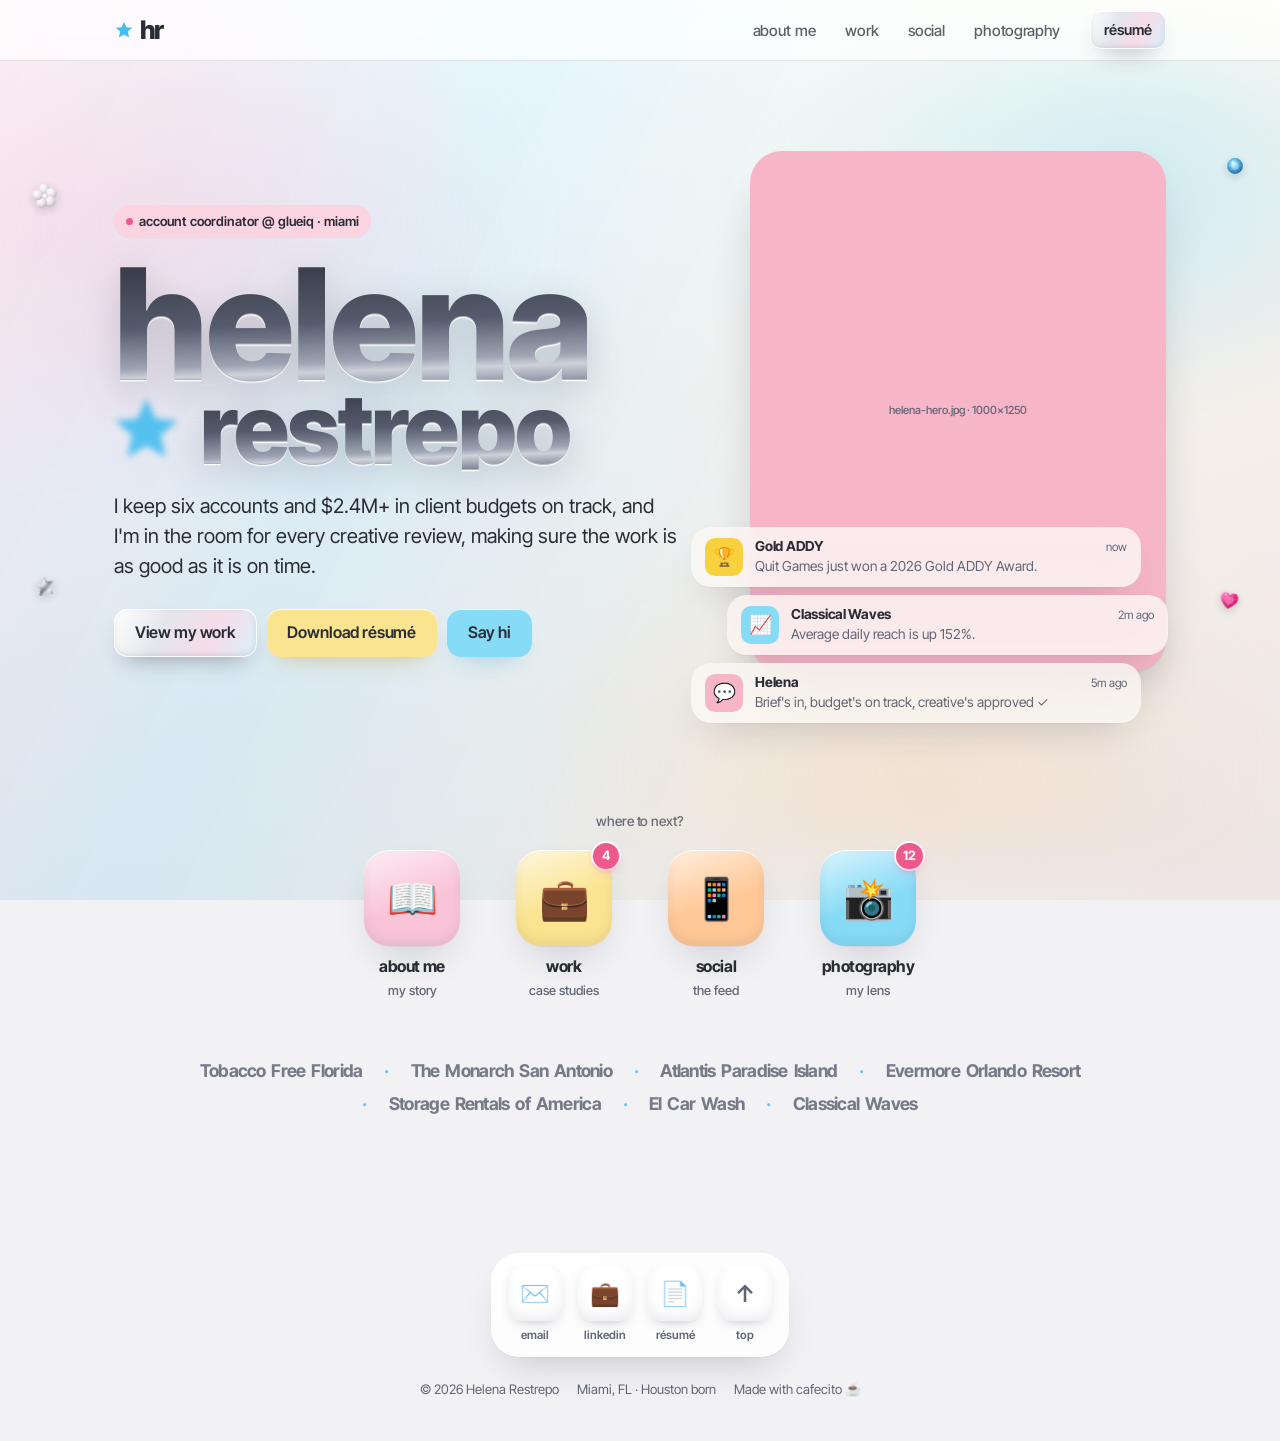
==== commit c98623e8: "Trophy on the ADDY badge; dial gems way back - Work page Quit Games badge reads '2026 Gold ADDY 🏆' -" ====
--- a/index.html
+++ b/index.html
@@ -14,9 +14,9 @@
   <link rel="preconnect" href="https://fonts.googleapis.com">
   <link rel="preconnect" href="https://fonts.gstatic.com" crossorigin>
   <link href="https://fonts.googleapis.com/css2?family=Inter+Tight:wght@400;500;600;700;800&display=swap" rel="stylesheet">
-  <link rel="stylesheet" href="css/styles.css?v=25">
+  <link rel="stylesheet" href="css/styles.css?v=27">
   <script>document.documentElement.classList.add('js');</script>
-  <script src="js/main.js?v=25" defer></script>
+  <script src="js/main.js?v=27" defer></script>
 </head>
 <body>
   <a class="skip-link" href="#main">Skip to content</a>
@@ -37,7 +37,7 @@
 
   <main id="main">
     <section class="hero aura">
-      <div class="gem-frame hero-gems" aria-hidden="true"><span class="gem" style="left:3%;top:14%;--w:34px;--r:-8deg;--d:-0.00s"><svg viewBox="0 0 100 100" aria-hidden="true"><defs><radialGradient id="pf" cx=".38" cy=".32" r=".75"><stop offset="0" stop-color="#FFFFFF"/><stop offset=".3" stop-color="#F8F2F4"/><stop offset=".7" stop-color="#DDD3DA"/><stop offset="1" stop-color="#A9A0AC"/></radialGradient><radialGradient id="pfc" cx=".4" cy=".35" r=".7"><stop offset="0" stop-color="#FFFFFF"/><stop offset=".6" stop-color="#E9EBF0"/><stop offset="1" stop-color="#A9AEBB"/></radialGradient></defs><circle cx="50.0" cy="24.0" r="19" fill="url(#pf)"/><circle cx="74.7" cy="42.0" r="19" fill="url(#pf)"/><circle cx="65.3" cy="71.0" r="19" fill="url(#pf)"/><circle cx="34.7" cy="71.0" r="19" fill="url(#pf)"/><circle cx="25.3" cy="42.0" r="19" fill="url(#pf)"/><circle cx="50" cy="50" r="10" fill="url(#pfc)"/><path d="M50 43L52 48L57 50L52 52L50 57L48 52L43 50L48 48Z" fill="#fff"/></svg></span><span class="gem" style="left:5.8%;top:36%;--w:16px;--r:0deg;--d:-0.83s"><svg viewBox="0 0 100 100" aria-hidden="true"><defs><radialGradient id="rsPink" cx=".4" cy=".35" r=".7"><stop offset="0" stop-color="#FFE0EB"/><stop offset=".45" stop-color="#F49AB9"/><stop offset="1" stop-color="#C2507A"/></radialGradient></defs><circle cx="50" cy="50" r="44" fill="url(#rsPink)"/><polygon points="50,28 66,34 72,50 66,66 50,72 34,66 28,50 34,34" fill="#fff" opacity=".35"/><path d="M50 28V6M66 34L81 19M72 50H94M66 66L81 81M50 72V94M34 66L19 81M28 50H6M34 34L19 19" stroke="#fff" stroke-width="1.4" opacity=".55"/><path d="M30 24L42 19L37 31Z" fill="#fff" opacity=".9"/></svg></span><span class="gem" style="left:3.2%;top:62%;--w:28px;--r:-10deg;--d:-1.66s"><svg viewBox="0 0 100 100" aria-hidden="true"><defs><linearGradient id="silver" x1="0" y1="0" x2="1" y2="1"><stop offset="0" stop-color="#FFFFFF"/><stop offset=".3" stop-color="#C7CBD4"/><stop offset=".55" stop-color="#6E7385"/><stop offset=".75" stop-color="#EEF0F4"/><stop offset="1" stop-color="#8E93A3"/></linearGradient><radialGradient id="shine" cx=".38" cy=".3" r=".42"><stop offset="0" stop-color="#fff" stop-opacity=".95"/><stop offset="1" stop-color="#fff" stop-opacity="0"/></radialGradient></defs><path d="M50 12 L60 38 L89 39 L66 57 L75 86 L50 69 L25 86 L34 57 L11 39 L40 38 Z" fill="url(#silver)" stroke="url(#silver)" stroke-width="12" stroke-linejoin="round"/><path d="M50 12 L60 38 L89 39 L66 57 L75 86 L50 69 L25 86 L34 57 L11 39 L40 38 Z" fill="url(#shine)"/></svg></span><span class="gem" style="left:6%;top:84%;--w:14px;--r:0deg;--d:-2.49s"><svg viewBox="0 0 100 100" aria-hidden="true"><defs><radialGradient id="pearl" cx=".38" cy=".32" r=".75"><stop offset="0" stop-color="#FFFFFF"/><stop offset=".25" stop-color="#F8F2F4"/><stop offset=".6" stop-color="#E3DAE1"/><stop offset=".9" stop-color="#BFB4C0"/><stop offset="1" stop-color="#A59AA8"/></radialGradient></defs><circle cx="50" cy="50" r="44" fill="url(#pearl)"/><ellipse cx="37" cy="32" rx="12" ry="8" fill="#fff" opacity=".85" transform="rotate(-25 37 32)"/></svg></span><span class="gem" style="left:96.6%;top:10%;--w:22px;--r:0deg;--d:-3.32s"><svg viewBox="0 0 100 100" aria-hidden="true"><defs><radialGradient id="rsAqua" cx=".4" cy=".35" r=".7"><stop offset="0" stop-color="#D4F5FF"/><stop offset=".45" stop-color="#43AEE3"/><stop offset="1" stop-color="#0B568F"/></radialGradient></defs><circle cx="50" cy="50" r="44" fill="url(#rsAqua)"/><polygon points="50,28 66,34 72,50 66,66 50,72 34,66 28,50 34,34" fill="#fff" opacity=".35"/><path d="M50 28V6M66 34L81 19M72 50H94M66 66L81 81M50 72V94M34 66L19 81M28 50H6M34 34L19 19" stroke="#fff" stroke-width="1.4" opacity=".55"/><path d="M30 24L42 19L37 31Z" fill="#fff" opacity=".9"/></svg></span><span class="gem tw" style="left:93.4%;top:30%;--w:14px;--r:0deg;--d:-4.15s"><svg viewBox="0 0 100 100" aria-hidden="true"><defs><linearGradient id="silver2" x1="0" y1="0" x2="1" y2="1"><stop offset="0" stop-color="#FFFFFF"/><stop offset=".3" stop-color="#C7CBD4"/><stop offset=".55" stop-color="#6E7385"/><stop offset=".75" stop-color="#EEF0F4"/><stop offset="1" stop-color="#8E93A3"/></linearGradient></defs><path d="M50 4 C54 36 64 46 96 50 C64 54 54 64 50 96 C46 64 36 54 4 50 C36 46 46 36 50 4 Z" fill="url(#silver2)" stroke="#7E8394" stroke-width="1"/></svg></span><span class="gem" style="left:97%;top:52%;--w:18px;--r:0deg;--d:-4.98s"><svg viewBox="0 0 100 100" aria-hidden="true"><defs><radialGradient id="pearl" cx=".38" cy=".32" r=".75"><stop offset="0" stop-color="#FFFFFF"/><stop offset=".25" stop-color="#F8F2F4"/><stop offset=".6" stop-color="#E3DAE1"/><stop offset=".9" stop-color="#BFB4C0"/><stop offset="1" stop-color="#A59AA8"/></radialGradient></defs><circle cx="50" cy="50" r="44" fill="url(#pearl)"/><ellipse cx="37" cy="32" rx="12" ry="8" fill="#fff" opacity=".85" transform="rotate(-25 37 32)"/></svg></span><span class="gem" style="left:95.2%;top:76%;--w:24px;--r:10deg;--d:-5.81s"><svg viewBox="0 0 100 100" aria-hidden="true"><defs><linearGradient id="heart" x1="0" y1="0" x2="1" y2="1"><stop offset="0" stop-color="#FF9CCB"/><stop offset=".5" stop-color="#E8197A"/><stop offset="1" stop-color="#9C0B4E"/></linearGradient></defs><path d="M50 90 C22 70 6 54 6 34 C6 19 17 9 31 9 C41 9 47 15 50 23 C53 15 59 9 69 9 C83 9 94 19 94 34 C94 54 78 70 50 90 Z" fill="url(#heart)"/><path d="M50 72 C34 60 26 51 26 40 C26 32 32 27 39 27 C44 27 48 30 50 35 C52 30 56 27 61 27 C68 27 74 32 74 40 C74 51 66 60 50 72 Z" fill="#FFB3D6" opacity=".45"/><path d="M50 23 L50 35 M31 9 L39 27 M69 9 L61 27 M6 34 L26 40 M94 34 L74 40 M50 90 L50 72 M18 62 L34 58 M82 62 L66 58" stroke="#fff" stroke-width="1.2" opacity=".55"/><path d="M24 20 L34 16 L30 26 Z" fill="#fff" opacity=".9"/></svg></span><span class="gem tw" style="left:40%;top:3%;--w:12px;--r:0deg;--d:-0.64s"><svg viewBox="0 0 100 100" aria-hidden="true"><defs><linearGradient id="silver2" x1="0" y1="0" x2="1" y2="1"><stop offset="0" stop-color="#FFFFFF"/><stop offset=".3" stop-color="#C7CBD4"/><stop offset=".55" stop-color="#6E7385"/><stop offset=".75" stop-color="#EEF0F4"/><stop offset="1" stop-color="#8E93A3"/></linearGradient></defs><path d="M50 4 C54 36 64 46 96 50 C64 54 54 64 50 96 C46 64 36 54 4 50 C36 46 46 36 50 4 Z" fill="url(#silver2)" stroke="#7E8394" stroke-width="1"/></svg></span></div>
+      <div class="gem-frame hero-gems" aria-hidden="true"><span class="gem" style="left:3.5%;top:18%;--w:28px;--r:-8deg;--d:-0.00s"><svg viewBox="0 0 100 100" aria-hidden="true"><defs><radialGradient id="pf" cx=".38" cy=".32" r=".75"><stop offset="0" stop-color="#FFFFFF"/><stop offset=".3" stop-color="#F8F2F4"/><stop offset=".7" stop-color="#DDD3DA"/><stop offset="1" stop-color="#A9A0AC"/></radialGradient><radialGradient id="pfc" cx=".4" cy=".35" r=".7"><stop offset="0" stop-color="#FFFFFF"/><stop offset=".6" stop-color="#E9EBF0"/><stop offset="1" stop-color="#A9AEBB"/></radialGradient></defs><circle cx="50.0" cy="24.0" r="19" fill="url(#pf)"/><circle cx="74.7" cy="42.0" r="19" fill="url(#pf)"/><circle cx="65.3" cy="71.0" r="19" fill="url(#pf)"/><circle cx="34.7" cy="71.0" r="19" fill="url(#pf)"/><circle cx="25.3" cy="42.0" r="19" fill="url(#pf)"/><circle cx="50" cy="50" r="10" fill="url(#pfc)"/><path d="M50 43L52 48L57 50L52 52L50 57L48 52L43 50L48 48Z" fill="#fff"/></svg></span><span class="gem" style="left:3.5%;top:70%;--w:22px;--r:-10deg;--d:-0.83s"><svg viewBox="0 0 100 100" aria-hidden="true"><defs><linearGradient id="silver" x1="0" y1="0" x2="1" y2="1"><stop offset="0" stop-color="#FFFFFF"/><stop offset=".3" stop-color="#C7CBD4"/><stop offset=".55" stop-color="#6E7385"/><stop offset=".75" stop-color="#EEF0F4"/><stop offset="1" stop-color="#8E93A3"/></linearGradient><radialGradient id="shine" cx=".38" cy=".3" r=".42"><stop offset="0" stop-color="#fff" stop-opacity=".95"/><stop offset="1" stop-color="#fff" stop-opacity="0"/></radialGradient></defs><path d="M50 12 L60 38 L89 39 L66 57 L75 86 L50 69 L25 86 L34 57 L11 39 L40 38 Z" fill="url(#silver)" stroke="url(#silver)" stroke-width="12" stroke-linejoin="round"/><path d="M50 12 L60 38 L89 39 L66 57 L75 86 L50 69 L25 86 L34 57 L11 39 L40 38 Z" fill="url(#shine)"/></svg></span><span class="gem" style="left:96.5%;top:14%;--w:18px;--r:0deg;--d:-1.66s"><svg viewBox="0 0 100 100" aria-hidden="true"><defs><radialGradient id="rsAqua" cx=".4" cy=".35" r=".7"><stop offset="0" stop-color="#D4F5FF"/><stop offset=".45" stop-color="#43AEE3"/><stop offset="1" stop-color="#0B568F"/></radialGradient></defs><circle cx="50" cy="50" r="44" fill="url(#rsAqua)"/><polygon points="50,28 66,34 72,50 66,66 50,72 34,66 28,50 34,34" fill="#fff" opacity=".35"/><path d="M50 28V6M66 34L81 19M72 50H94M66 66L81 81M50 72V94M34 66L19 81M28 50H6M34 34L19 19" stroke="#fff" stroke-width="1.4" opacity=".55"/><path d="M30 24L42 19L37 31Z" fill="#fff" opacity=".9"/></svg></span><span class="gem" style="left:96%;top:72%;--w:20px;--r:10deg;--d:-2.49s"><svg viewBox="0 0 100 100" aria-hidden="true"><defs><linearGradient id="heart" x1="0" y1="0" x2="1" y2="1"><stop offset="0" stop-color="#FF9CCB"/><stop offset=".5" stop-color="#E8197A"/><stop offset="1" stop-color="#9C0B4E"/></linearGradient></defs><path d="M50 90 C22 70 6 54 6 34 C6 19 17 9 31 9 C41 9 47 15 50 23 C53 15 59 9 69 9 C83 9 94 19 94 34 C94 54 78 70 50 90 Z" fill="url(#heart)"/><path d="M50 72 C34 60 26 51 26 40 C26 32 32 27 39 27 C44 27 48 30 50 35 C52 30 56 27 61 27 C68 27 74 32 74 40 C74 51 66 60 50 72 Z" fill="#FFB3D6" opacity=".45"/><path d="M50 23 L50 35 M31 9 L39 27 M69 9 L61 27 M6 34 L26 40 M94 34 L74 40 M50 90 L50 72 M18 62 L34 58 M82 62 L66 58" stroke="#fff" stroke-width="1.2" opacity=".55"/><path d="M24 20 L34 16 L30 26 Z" fill="#fff" opacity=".9"/></svg></span></div>
       <div class="container hero-grid">
         <div class="hero-copy reveal">
           <span class="label-chip">account coordinator @ glueiq · miami</span>
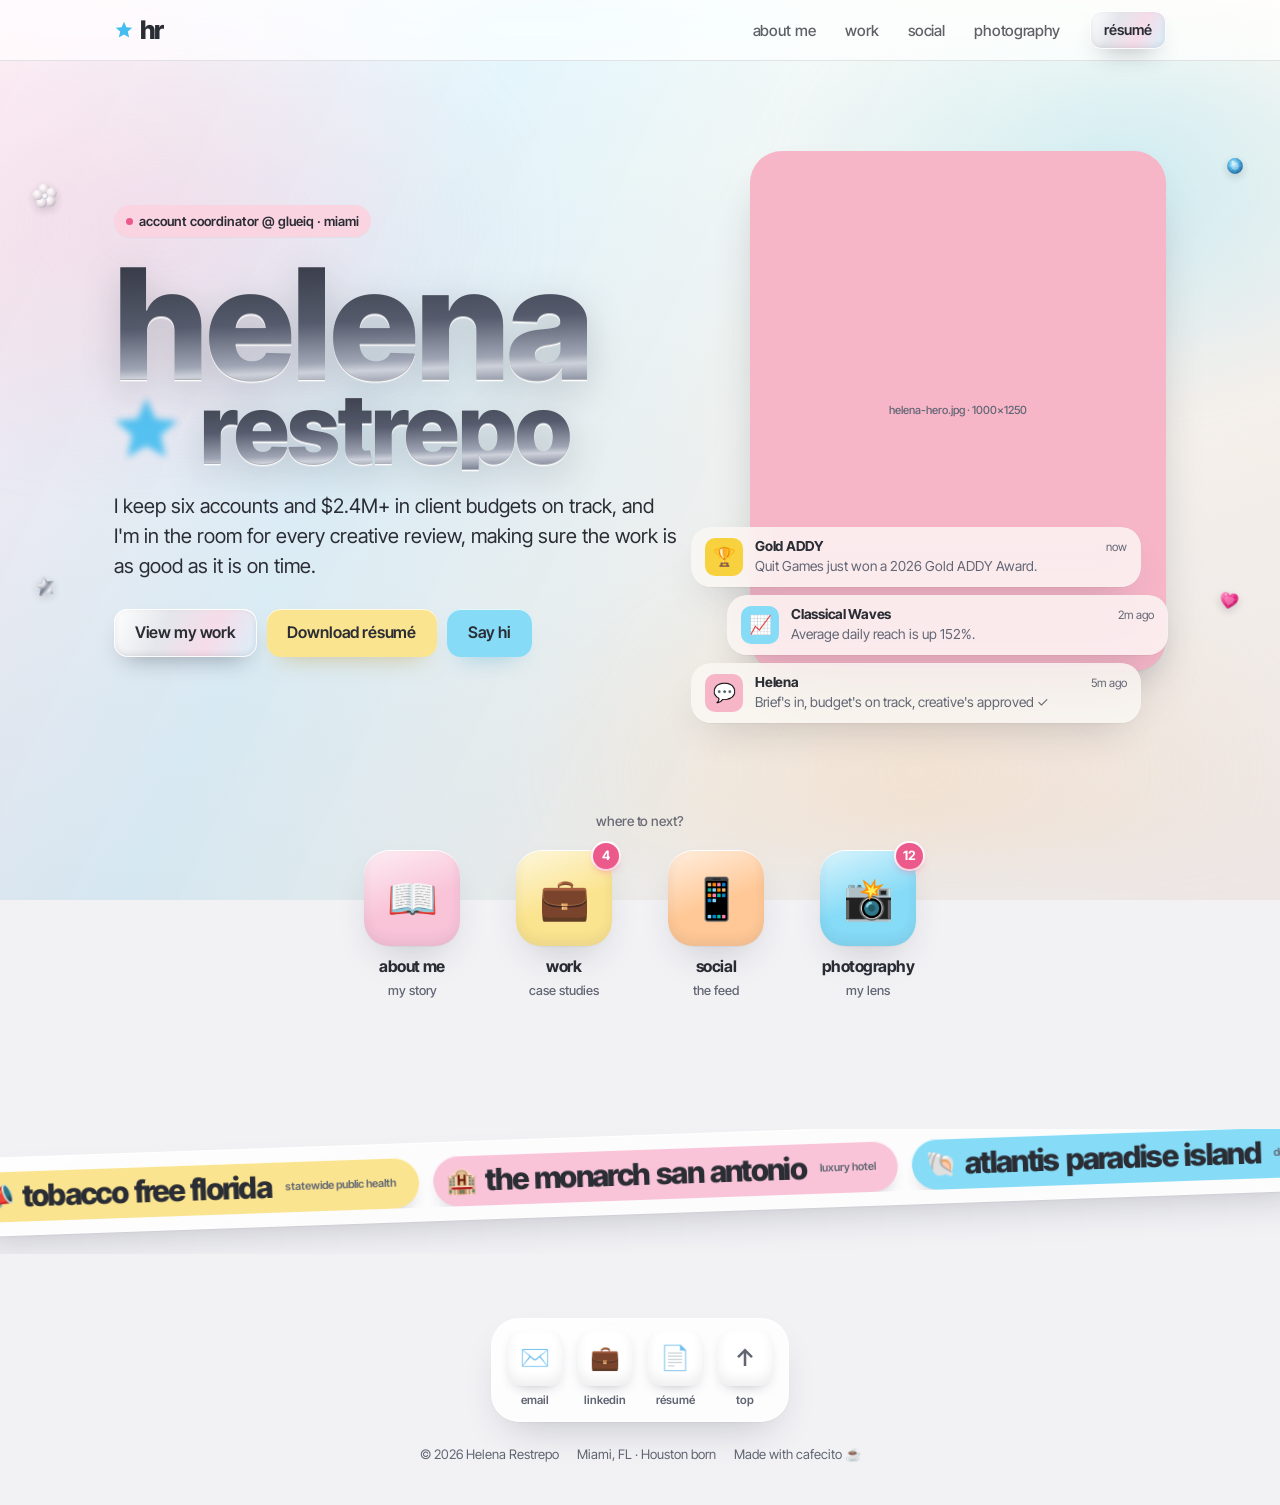
==== commit 3cd2ac99: "Work + case studies built around what account hiring managers look for - Animated two-row client ban" ====
--- a/index.html
+++ b/index.html
@@ -14,9 +14,9 @@
   <link rel="preconnect" href="https://fonts.googleapis.com">
   <link rel="preconnect" href="https://fonts.gstatic.com" crossorigin>
   <link href="https://fonts.googleapis.com/css2?family=Inter+Tight:wght@400;500;600;700;800&display=swap" rel="stylesheet">
-  <link rel="stylesheet" href="css/styles.css?v=27">
+  <link rel="stylesheet" href="css/styles.css?v=30">
   <script>document.documentElement.classList.add('js');</script>
-  <script src="js/main.js?v=27" defer></script>
+  <script src="js/main.js?v=30" defer></script>
 </head>
 <body>
   <a class="skip-link" href="#main">Skip to content</a>
@@ -68,8 +68,9 @@
         <a class="home-app" href="social.html"><span class="app-icon" style="--c:var(--orange-soft)" aria-hidden="true">📱</span>social<small>the feed</small></a>
         <a class="home-app" href="photography.html"><span class="app-icon" style="--c:var(--blue-soft)" aria-hidden="true">📸<span class="count">12</span></span>photography<small>my lens</small></a>
       </nav>
-      <ul class="brands"><li>Tobacco Free Florida</li><li>The Monarch San Antonio</li><li>Atlantis Paradise Island</li><li>Evermore Orlando Resort</li><li>Storage Rentals of America</li><li>El Car Wash</li><li>Classical Waves</li></ul>
     </section>
+
+    <section class="client-banner compact" aria-label="Clients I've worked with"><div class="cb-band glass"><div class="cb-row"><ul class="cb-track"><li class="cb-pill" style="--c:var(--yellow-soft)"><span class="e" aria-hidden="true">📣</span>tobacco free florida<small>statewide public health</small></li><li class="cb-pill" style="--c:var(--blush-soft)"><span class="e" aria-hidden="true">🏨</span>the monarch san antonio<small>luxury hotel</small></li><li class="cb-pill" style="--c:var(--blue-soft)"><span class="e" aria-hidden="true">🐚</span>atlantis paradise island<small>destination resort</small></li><li class="cb-pill" style="--c:var(--orange-soft)"><span class="e" aria-hidden="true">🌴</span>evermore orlando resort<small>resort</small></li><li class="cb-pill" style="--c:var(--yellow-soft)"><span class="e" aria-hidden="true">📦</span>storage rentals of america<small>multi-location brand</small></li><li class="cb-pill" style="--c:var(--blue-soft)"><span class="e" aria-hidden="true">🚗</span>el car wash<small>multi-location brand</small></li><li class="cb-pill" style="--c:var(--blush-soft)"><span class="e" aria-hidden="true">🌊</span>classical waves<small>lifestyle apparel</small></li></ul><ul class="cb-track" aria-hidden="true"><li class="cb-pill" style="--c:var(--yellow-soft)"><span class="e" aria-hidden="true">📣</span>tobacco free florida<small>statewide public health</small></li><li class="cb-pill" style="--c:var(--blush-soft)"><span class="e" aria-hidden="true">🏨</span>the monarch san antonio<small>luxury hotel</small></li><li class="cb-pill" style="--c:var(--blue-soft)"><span class="e" aria-hidden="true">🐚</span>atlantis paradise island<small>destination resort</small></li><li class="cb-pill" style="--c:var(--orange-soft)"><span class="e" aria-hidden="true">🌴</span>evermore orlando resort<small>resort</small></li><li class="cb-pill" style="--c:var(--yellow-soft)"><span class="e" aria-hidden="true">📦</span>storage rentals of america<small>multi-location brand</small></li><li class="cb-pill" style="--c:var(--blue-soft)"><span class="e" aria-hidden="true">🚗</span>el car wash<small>multi-location brand</small></li><li class="cb-pill" style="--c:var(--blush-soft)"><span class="e" aria-hidden="true">🌊</span>classical waves<small>lifestyle apparel</small></li></ul></div></div></section>
   </main>
 
   <footer class="site-footer">
--- a/css/styles.css
+++ b/css/styles.css
@@ -705,3 +705,112 @@
 .lightbox .sheet:hover { transform: rotate(-1deg); }
 .lightbox .sheet .ph { aspect-ratio: auto; min-height: min(58vh, 520px); }
 .lightbox .sheet .ph img { max-height: 66vh; object-fit: contain; background: #fff; }
+
+/* ---------- Photography: 35mm slide mounts with handwritten labels ---------- */
+.slides { display: grid; grid-template-columns: repeat(4, 1fr); gap: clamp(14px, 2vw, 24px); padding-top: 12px; }
+@media (max-width: 860px) { .slides { grid-template-columns: repeat(3, 1fr); } }
+@media (max-width: 560px) { .slides { grid-template-columns: repeat(2, 1fr); } }
+.slide {
+  position: relative; display: block; width: 100%; aspect-ratio: 1; padding: 0; border: 0; cursor: zoom-in; overflow: hidden;
+  container-type: inline-size; border-radius: 6%; background: var(--mount, #FBFAF6);
+  box-shadow: 0 1px 2px rgba(40, 44, 60, .08), 0 12px 24px -14px rgba(40, 44, 60, .4), inset 0 0 0 1px rgba(40, 44, 60, .05), inset 0 -3px 6px rgba(40, 44, 60, .05);
+  transition: transform .35s var(--spring), box-shadow .35s var(--ease);
+}
+.slide:hover, .slide:focus-visible { transform: translateY(-6px) rotate(-.8deg); box-shadow: 0 1px 2px rgba(40, 44, 60, .08), 0 22px 34px -16px rgba(40, 44, 60, .45), inset 0 0 0 1px rgba(40, 44, 60, .05); z-index: 2; }
+.slide .window {
+  position: absolute; left: 50%; top: 46%; translate: -50% -50%; width: 70%; aspect-ratio: 3 / 2; overflow: hidden; border-radius: 2.4cqw;
+  box-shadow: inset 0 0 0 1px rgba(0, 0, 0, .08), 0 1px 0 rgba(255, 255, 255, .9), 0 -1px 0 rgba(40, 44, 60, .08);
+}
+.slide.p .window { width: 46%; aspect-ratio: 2 / 3; top: 43%; }
+.slide .window .ph { width: 100%; height: 100%; }
+.slide .window .ph::before { font-size: 3.2cqw; }
+/* printed (pink) mount text */
+.print { position: absolute; font-family: ui-monospace, "SF Mono", Menlo, Consolas, monospace; color: #E0668E; font-size: 3.6cqw; letter-spacing: .14em; text-transform: uppercase; line-height: 1.15; opacity: .9; }
+.print.num { top: 5%; left: 6%; font-size: 4.8cqw; letter-spacing: 0; color: #B9B3AE; }
+.print.datestamp { top: 5.6%; right: 6%; }
+.print.color { top: 4%; left: 0; right: 0; text-align: center; font-size: 3cqw; letter-spacing: .3em; }
+.print.color b { display: block; font-family: Georgia, "Times New Roman", serif; font-weight: 800; font-size: 6.4cqw; letter-spacing: 0; text-transform: none; }
+.print.project { top: 4.5%; left: 0; right: 0; text-align: center; rotate: 180deg; font-size: 3cqw; font-weight: 700; letter-spacing: .06em; }
+.print.side { right: 3.5%; top: 50%; translate: 0 -50%; writing-mode: vertical-rl; opacity: .6; }
+.print.line { left: 6%; right: 6%; text-align: left; font-size: 3cqw; font-weight: 700; letter-spacing: .06em; padding-bottom: .6cqw; border-bottom: 1.5px dotted #E0668E; }
+.print.l1 { bottom: 14%; } .print.l2 { bottom: 5%; right: 40%; }
+/* handwritten fill-ins */
+.hand { position: absolute; font-family: var(--hand), cursive; color: var(--ink-h, #2C2E36); font-size: calc(var(--hs, 7) * 1cqw); line-height: 1; white-space: nowrap; overflow: hidden; text-overflow: ellipsis; text-transform: none; letter-spacing: 0; }
+.hand.cap { left: 7%; right: 7%; bottom: 13%; text-align: left; rotate: -2deg; }
+.hand.meta { right: 7%; bottom: 4.5%; font-size: calc(var(--hs, 7) * .72cqw); rotate: 1.5deg; opacity: .85; }
+.slide.p .hand.cap { bottom: 9.5%; text-align: center; }
+.slide.p .hand.meta { bottom: 3%; }
+.s-subject .hand.cap { left: 26%; bottom: 16.2%; rotate: -1deg; }
+.s-subject .hand.meta { left: 19%; right: auto; bottom: 6.6%; rotate: -1deg; }
+/* lightbox: projected onto a screen */
+.lightbox.projector { background: rgba(16, 17, 22, .95); backdrop-filter: none; }
+.projected { width: min(1000px, 90vw); text-align: center; }
+.projected .ph { background: #0c0d10; border-radius: 4px; min-height: min(56vh, 520px); box-shadow: 0 0 0 1px rgba(255, 255, 255, .05), 0 0 80px rgba(255, 255, 255, .1); }
+.projected .ph::before { color: rgba(255, 255, 255, .55); }
+.projected .ph img { max-height: 76vh; width: 100%; object-fit: contain; }
+.projected .cap { display: block; margin-top: 18px; font-family: 'Reenie Beanie', cursive; font-size: 2rem; color: #F2F2F5; }
+.lightbox.projector .round-btn { background: rgba(255, 255, 255, .14); color: #fff; box-shadow: none; }
+
+/* ---------- Animated client banner ---------- */
+.client-banner { position: relative; padding: clamp(22px, 4vw, 40px) 0; overflow: hidden; }
+.cb-band {
+  transform: rotate(-2deg); margin: 0 -3%; padding: 14px 0; border-radius: 0; display: grid; gap: 12px;
+  --mc: rgba(255, 255, 255, .72);
+}
+.cb-row { display: flex; overflow: hidden; }
+.cb-track { display: flex; align-items: center; gap: 14px; padding: 0 7px; list-style: none; flex-shrink: 0; animation: cb-scroll 48s linear infinite; }
+.cb-row.rev .cb-track { animation-direction: reverse; animation-duration: 62s; }
+.client-banner:hover .cb-track { animation-play-state: paused; }
+@keyframes cb-scroll { to { transform: translateX(-100%); } }
+.cb-pill {
+  display: inline-flex; align-items: center; gap: .32em; white-space: nowrap;
+  padding: .28em .75em .3em .45em; border-radius: 999px; background: var(--c);
+  font-weight: 800; letter-spacing: -.055em; word-spacing: .08em; font-size: clamp(1.45rem, 3.4vw, 2.6rem); line-height: 1.1;
+  box-shadow: inset 0 1px 0 rgba(255, 255, 255, .9), 0 10px 18px -12px rgba(40, 44, 60, .45);
+}
+.cb-pill .e { font-size: .82em; }
+.cb-pill small { margin-left: .35em; font-size: .36em; font-weight: 600; letter-spacing: 0; word-spacing: normal; color: var(--ink-soft); }
+.cb-word { display: flex; align-items: center; gap: 14px; white-space: nowrap; font-weight: 700; letter-spacing: -.03em; font-size: clamp(1rem, 1.8vw, 1.3rem); color: var(--ink-soft); }
+.cb-word::after { content: "✦"; color: var(--pink); }
+.cb-word:nth-child(3n+2)::after { color: var(--blue); } .cb-word:nth-child(3n)::after { color: var(--orange); }
+.client-banner.compact { padding-top: 6px; }
+.client-banner.compact .cb-pill { font-size: clamp(1.2rem, 2.6vw, 1.9rem); }
+@media (prefers-reduced-motion: reduce) {
+  .cb-track { animation: none; flex-wrap: wrap; justify-content: center; flex-shrink: 1; }
+  .cb-track[aria-hidden="true"] { display: none; }
+  .cb-row { justify-content: center; }
+}
+
+/* ---------- Work: credit note, industries, roster, scale strips ---------- */
+.credit { max-width: 46em; font-size: .95rem; color: var(--ink-soft); margin-top: 6px; }
+.industries { list-style: none; display: flex; flex-wrap: wrap; gap: 8px; margin-top: 18px; }
+.industries li { display: inline-flex; align-items: center; gap: 8px; padding: 8px 14px; border-radius: 12px; background: var(--c); font-weight: 600; font-size: .95rem; box-shadow: var(--shadow); }
+.industries b { min-width: 22px; height: 22px; border-radius: 11px; display: inline-grid; place-items: center; background: rgba(255, 255, 255, .85); font-size: .78rem; }
+.roster { display: grid; grid-template-columns: repeat(auto-fill, minmax(320px, 1fr)); gap: 14px; }
+.roster-card { display: grid; grid-template-columns: 52px 1fr; gap: 4px 14px; align-items: start; padding: 20px; color: var(--ink); text-decoration: none; --mc: rgba(255, 255, 255, .72); }
+.roster-card .app-icon { width: 52px; height: 52px; border-radius: 14px; font-size: 1.5rem; grid-row: span 4; background: var(--c); }
+.glass.roster-card .app-icon { background: var(--c); }
+.roster-name { font-weight: 800; letter-spacing: -.05em; word-spacing: .1em; font-size: 1.35rem; line-height: 1.05; }
+.roster-meta { font-size: .85rem; color: var(--ink-soft); }
+.roster-meta .ind { font-weight: 700; color: var(--ink); margin-right: 6px; }
+.roster-meta .ind::after { content: " ·"; font-weight: 400; color: var(--ink-soft); }
+.roster-scope { font-size: .93rem; margin: 6px 0 4px; }
+.roster-tag { font-size: .78rem; font-weight: 600; color: var(--ink-soft); }
+.scale { list-style: none; display: flex; flex-wrap: wrap; gap: 6px; margin: 2px 0 14px; }
+.scale li { padding: 5px 10px; border-radius: 9px; background: rgba(255, 255, 255, .78); font-size: .82rem; font-weight: 700; letter-spacing: -.01em; }
+
+/* ---------- Case studies: account at a glance ---------- */
+.glance-head { margin-top: 22px; }
+.facts.glance { margin-top: 10px; grid-template-columns: repeat(4, 1fr); }
+.facts.glance .fact:nth-child(4n+1) { border-left: 0; }
+.facts.glance .fact:nth-child(n+5) { border-top: 1px solid var(--line); }
+.story .credit { margin-top: 14px; }
+@media (max-width: 760px) {
+  .facts.glance { grid-template-columns: 1fr 1fr; }
+  .facts.glance .fact { border-left: 0 !important; border-top: 1px solid var(--line); }
+  .facts.glance .fact:nth-child(2n) { border-left: 1px solid var(--line) !important; }
+  .facts.glance .fact:nth-child(-n+2) { border-top: 0; }
+}
+a.glass.roster-card { display: grid; }
+.roster-card > * { min-width: 0; }
+.roster-card .link-more { justify-self: start; }
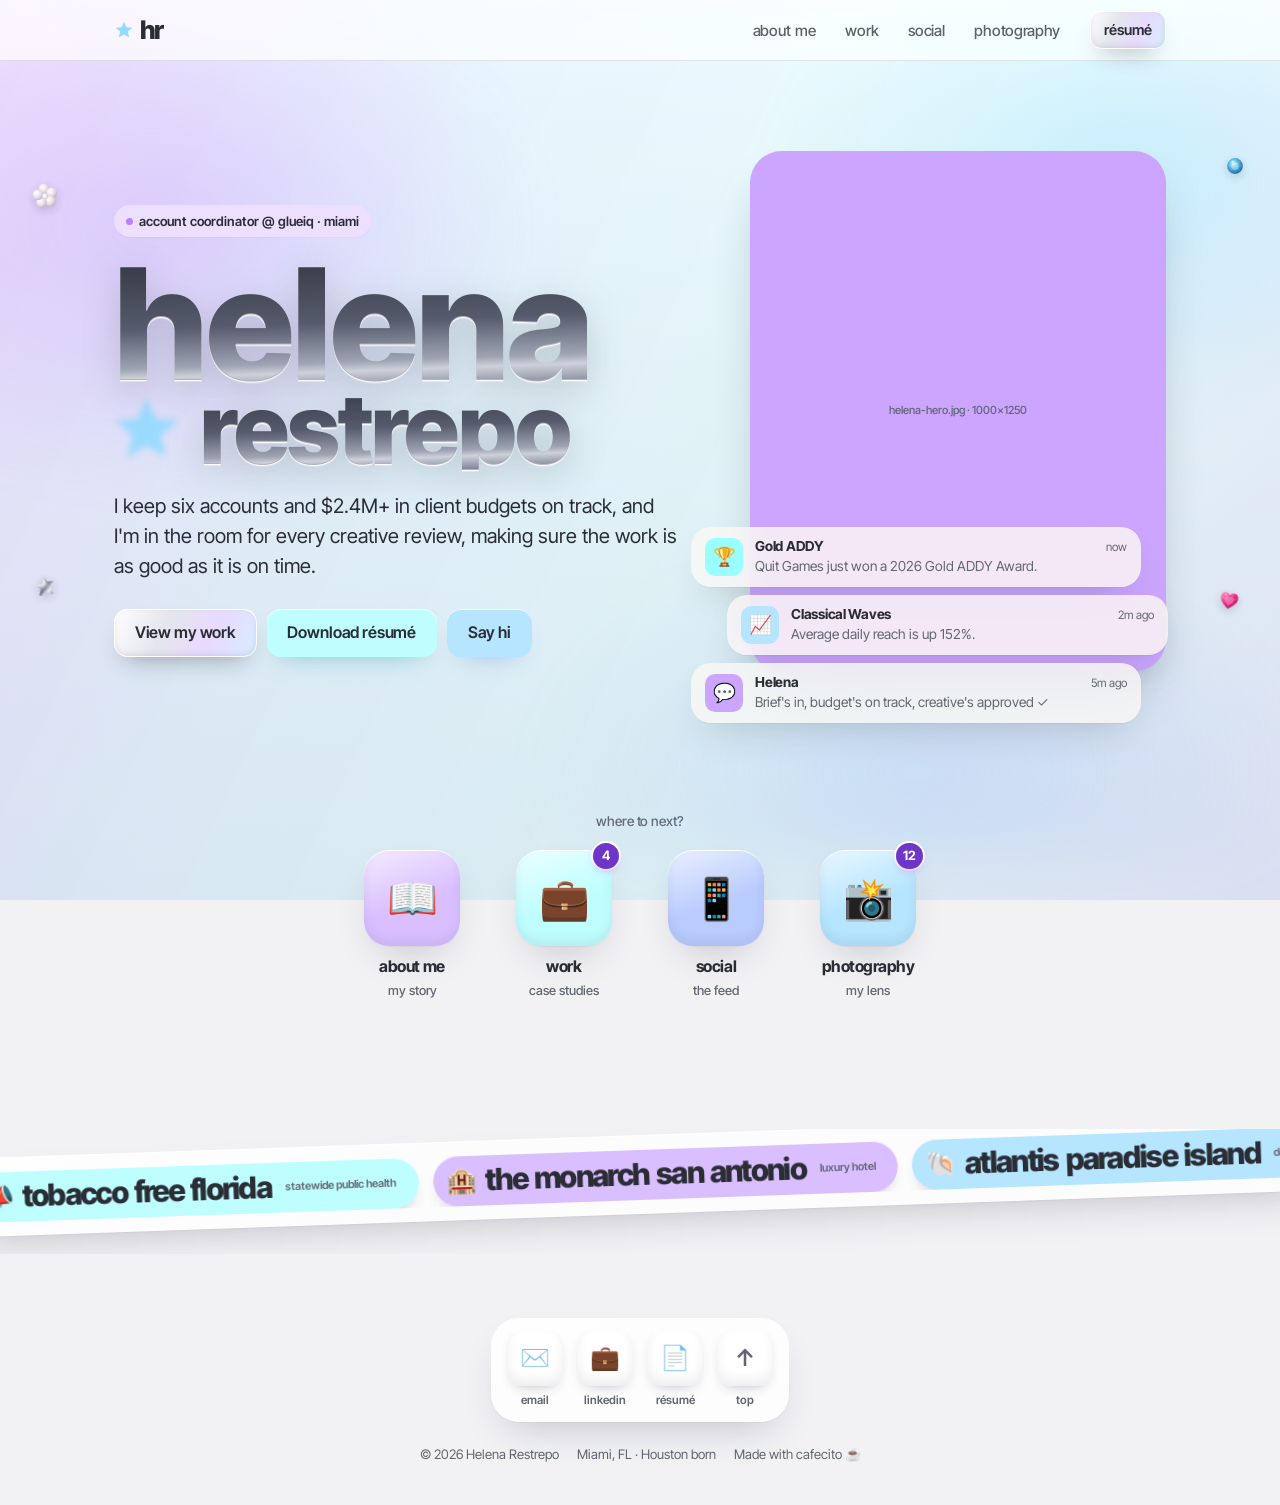
==== commit 6b5a6b75: "Palette: purple, periwinkle, sky and aqua replace pink, orange, blue and yellow Co-Authored-By: Clau" ====
--- a/index.html
+++ b/index.html
@@ -10,13 +10,13 @@
   <meta property="og:description" content="Helena Restrepo is a Miami-based Account Coordinator at GlueIQ who pairs disciplined account management with a real creative eye.">
   <meta property="og:image" content="images/og-image.jpg">
   <meta property="og:type" content="website">
-  <link rel="icon" href="data:image/svg+xml,%3Csvg xmlns='http://www.w3.org/2000/svg' viewBox='0 0 64 64'%3E%3Crect width='64' height='64' rx='15' fill='%23F6B6C8'/%3E%3Ctext x='31' y='43' font-family='Helvetica Neue,Arial' font-weight='800' font-size='30' letter-spacing='-3' text-anchor='middle' fill='%232B2D35'%3Ehr%3C/text%3E%3C/svg%3E">
+  <link rel="icon" href="data:image/svg+xml,%3Csvg xmlns='http://www.w3.org/2000/svg' viewBox='0 0 64 64'%3E%3Crect width='64' height='64' rx='15' fill='%23B983FF'/%3E%3Ctext x='31' y='43' font-family='Helvetica Neue,Arial' font-weight='800' font-size='30' letter-spacing='-3' text-anchor='middle' fill='%232B2D35'%3Ehr%3C/text%3E%3C/svg%3E">
   <link rel="preconnect" href="https://fonts.googleapis.com">
   <link rel="preconnect" href="https://fonts.gstatic.com" crossorigin>
   <link href="https://fonts.googleapis.com/css2?family=Inter+Tight:wght@400;500;600;700;800&display=swap" rel="stylesheet">
-  <link rel="stylesheet" href="css/styles.css?v=30">
+  <link rel="stylesheet" href="css/styles.css?v=32">
   <script>document.documentElement.classList.add('js');</script>
-  <script src="js/main.js?v=30" defer></script>
+  <script src="js/main.js?v=32" defer></script>
 </head>
 <body>
   <a class="skip-link" href="#main">Skip to content</a>
--- a/css/styles.css
+++ b/css/styles.css
@@ -16,18 +16,20 @@
   /* chrome finish for the name + big headlines */
   --chrome: linear-gradient(180deg, #3E414C 0%, #8A90A1 50%, #4A4E5A 100%);
   --chrome-holo: linear-gradient(178deg, #353844 0%, #555B6C 30%, #9EA4B3 47%, #CDD1DA 51%, #7E8496 60%, #474B58 80%, #363945 100%);
-  --blush: #F6B6C8;
-  --pink: #EC5A8C;
-  --pink-text: #B83E6A;      /* hot pink deepened for small text */
-  --yellow: #F7D23E;
-  --orange: #F7913D;
-  --blue: #45BDF0;
+  /* palette: purple #B983FF · periwinkle #94B3FD · sky #94DAFF · aqua #99FEFF
+     (variable names kept from the old scheme: pink=purple, orange=periwinkle, blue=sky, yellow=aqua) */
+  --blush: #CBA5FF;
+  --pink: #B983FF;
+  --pink-text: #6E35C9;      /* purple deepened for small text */
+  --yellow: #99FEFF;
+  --orange: #94B3FD;
+  --blue: #94DAFF;
   /* module colors: the color lives on cards and buttons */
-  --blue-soft: #86DBF7;
-  --orange-soft: #FFC896;
-  --yellow-soft: #FBE48F;
-  --blush-soft: #F9C4D8;
-  --holo: linear-gradient(115deg, #FFFFFF 0%, #E4E6EC 16%, #F6DCE9 30%, #D8F1FA 46%, #F8F0DA 60%, #E4E6EC 76%, #FFFFFF 100%);
+  --blue-soft: #B5E5FF;
+  --orange-soft: #B9CCFE;
+  --yellow-soft: #BFFEFF;
+  --blush-soft: #D9BFFF;
+  --holo: linear-gradient(115deg, #FFFFFF 0%, #E4E6EC 16%, #E8DAFF 30%, #D6EEFF 46%, #DDFEFF 60%, #E4E6EC 76%, #FFFFFF 100%);
 
   --font: "Inter Tight", "Helvetica Neue", Helvetica, Arial, sans-serif;
 
@@ -59,7 +61,7 @@
 body::before {
   content: ""; position: fixed; inset: 0; z-index: -1; pointer-events: none;
   background:
-    linear-gradient(115deg, rgba(255, 196, 222, .22) 0%, rgba(134, 219, 247, .2) 32%, rgba(255, 240, 196, .18) 64%, rgba(255, 214, 180, .18) 100%);
+    linear-gradient(115deg, rgba(185, 131, 255, .22) 0%, rgba(148, 218, 255, .2) 32%, rgba(153, 254, 255, .18) 64%, rgba(148, 179, 253, .18) 100%);
 }
 img { max-width: 100%; display: block; }
 a { color: inherit; }
@@ -105,9 +107,9 @@
 .aura::before {
   content: ""; position: absolute; inset: -6% -4% auto; height: 112%; z-index: -1; pointer-events: none;
   background:
-    radial-gradient(40% 45% at 15% 25%, rgba(247, 178, 204, .28), transparent 70%),
-    radial-gradient(36% 40% at 85% 20%, rgba(134, 219, 247, .38), transparent 70%),
-    radial-gradient(40% 40% at 70% 90%, rgba(255, 200, 150, .26), transparent 70%);
+    radial-gradient(40% 45% at 15% 25%, rgba(185, 131, 255, .28), transparent 70%),
+    radial-gradient(36% 40% at 85% 20%, rgba(148, 218, 255, .38), transparent 70%),
+    radial-gradient(40% 40% at 70% 90%, rgba(148, 179, 253, .26), transparent 70%);
   filter: blur(24px);
 }
 
@@ -122,11 +124,11 @@
 .btn:active { transform: scale(.97); }
 .btn-ink { background: var(--holo); background-size: 240% 100%; color: var(--ink); box-shadow: 0 12px 24px -12px rgba(40, 44, 60, .45), inset 0 1px 0 #fff, inset 0 0 0 1px rgba(255, 255, 255, .9), inset 0 -2px 6px rgba(40, 44, 60, .12); transition: transform .25s var(--spring), background-position .6s var(--ease); }
 .btn-ink:hover { background-position: 100% 0; }
-.btn-glass { background: var(--yellow-soft); color: var(--ink); box-shadow: 0 12px 24px -14px rgba(180, 140, 40, .55), inset 0 1px 0 rgba(255, 255, 255, .8); }
-.btn-row .btn-glass + .btn-glass { background: var(--blue-soft); box-shadow: 0 12px 24px -14px rgba(40, 150, 200, .45), inset 0 1px 0 rgba(255, 255, 255, .8); }
+.btn-glass { background: var(--yellow-soft); color: var(--ink); box-shadow: 0 12px 24px -14px rgba(40, 170, 180, .55), inset 0 1px 0 rgba(255, 255, 255, .8); }
+.btn-row .btn-glass + .btn-glass { background: var(--blue-soft); box-shadow: 0 12px 24px -14px rgba(70, 130, 220, .45), inset 0 1px 0 rgba(255, 255, 255, .8); }
 .nav-toggle.btn-glass { background: var(--blush-soft); }
-.btn-pink { background: var(--pink); color: #fff; box-shadow: 0 10px 22px -12px rgba(236, 90, 140, .8); }
-.btn-pink:hover { background: #E2457B; }
+.btn-pink { background: var(--pink); color: #fff; box-shadow: 0 10px 22px -12px rgba(185, 131, 255, .8); }
+.btn-pink:hover { background: #A66BF5; }
 .btn-sm { min-height: 38px; padding: 0 1em; font-size: .9rem; border-radius: 11px; }
 .btn-row { display: flex; flex-wrap: wrap; gap: 10px; }
 .btn-row.center { justify-content: center; }
@@ -440,7 +442,7 @@
 .page-cover {
   justify-content: center; align-items: center; text-align: center; gap: 16px;
   background: var(--blush);
-  background-image: radial-gradient(60% 50% at 30% 25%, rgba(255, 255, 255, .55), transparent 70%), radial-gradient(50% 50% at 80% 85%, rgba(69, 189, 240, .35), transparent 70%);
+  background-image: radial-gradient(60% 50% at 30% 25%, rgba(255, 255, 255, .55), transparent 70%), radial-gradient(50% 50% at 80% 85%, rgba(148, 218, 255, .35), transparent 70%);
 }
 .page-cover .deco { position: absolute; }
 .page-cover .lockup .l1 { font-size: clamp(3.6rem, 7vw, 5.6rem); }
@@ -558,7 +560,7 @@
   background:
     radial-gradient(circle at 32% 26%, rgba(255, 255, 255, .95) 0 11%, rgba(255, 255, 255, 0) 32%),
     radial-gradient(circle at 70% 80%, rgba(40, 44, 60, .18), transparent 55%),
-    conic-gradient(from var(--holo-a), #F2BFD6, #8FDDF7, #FBE48F, #FFC896, #DCE0E8, #8FDDF7, #F2BFD6);
+    conic-gradient(from var(--holo-a), #D9C2FF, #94DAFF, #99FEFF, #94B3FD, #DCE0E8, #94DAFF, #D9C2FF);
   box-shadow: inset -5px -7px 12px rgba(40, 44, 60, .3), inset 3px 4px 8px rgba(255, 255, 255, .9), 0 10px 22px -6px rgba(40, 44, 60, .35);
   transition: width .3s var(--spring), height .3s var(--spring), margin .3s var(--spring), opacity .3s var(--ease);
   animation: holo-spin 5s linear infinite;
@@ -596,7 +598,7 @@
 a.glass { position: relative; }
 a.glass::after {
   content: ""; position: absolute; inset: 0; border-radius: inherit; pointer-events: none;
-  background: linear-gradient(105deg, transparent 38%, rgba(255, 255, 255, .55) 47%, rgba(214, 240, 250, .45) 51%, rgba(246, 220, 233, .4) 55%, transparent 64%);
+  background: linear-gradient(105deg, transparent 38%, rgba(255, 255, 255, .55) 47%, rgba(214, 240, 250, .45) 51%, rgba(226, 210, 255, .4) 55%, transparent 64%);
   background-size: 260% 100%; background-position: 130% 0; transition: background-position 1.1s var(--ease);
 }
 a.glass:hover::after { background-position: -30% 0; }
@@ -632,7 +634,7 @@
 .home-app .count {
   position: absolute; top: -7px; right: -7px; min-width: 26px; height: 26px; padding: 0 7px; border-radius: 13px;
   display: grid; place-items: center; background: var(--pink); color: #fff; font-size: .8rem; font-weight: 700; letter-spacing: 0;
-  box-shadow: 0 4px 10px -3px rgba(236, 90, 140, .7), 0 0 0 2px #fff;
+  box-shadow: 0 4px 10px -3px rgba(185, 131, 255, .7), 0 0 0 2px #fff;
 }
 .explore .brands { font-size: clamp(.95rem, 1.6vw, 1.1rem); opacity: .85; }
 @media (max-width: 900px) { .hero { min-height: 0; } }
@@ -725,14 +727,14 @@
 .slide .window .ph { width: 100%; height: 100%; }
 .slide .window .ph::before { font-size: 3.2cqw; }
 /* printed (pink) mount text */
-.print { position: absolute; font-family: ui-monospace, "SF Mono", Menlo, Consolas, monospace; color: #E0668E; font-size: 3.6cqw; letter-spacing: .14em; text-transform: uppercase; line-height: 1.15; opacity: .9; }
+.print { position: absolute; font-family: ui-monospace, "SF Mono", Menlo, Consolas, monospace; color: #8B57E6; font-size: 3.6cqw; letter-spacing: .14em; text-transform: uppercase; line-height: 1.15; opacity: .9; }
 .print.num { top: 5%; left: 6%; font-size: 4.8cqw; letter-spacing: 0; color: #B9B3AE; }
 .print.datestamp { top: 5.6%; right: 6%; }
 .print.color { top: 4%; left: 0; right: 0; text-align: center; font-size: 3cqw; letter-spacing: .3em; }
 .print.color b { display: block; font-family: Georgia, "Times New Roman", serif; font-weight: 800; font-size: 6.4cqw; letter-spacing: 0; text-transform: none; }
 .print.project { top: 4.5%; left: 0; right: 0; text-align: center; rotate: 180deg; font-size: 3cqw; font-weight: 700; letter-spacing: .06em; }
 .print.side { right: 3.5%; top: 50%; translate: 0 -50%; writing-mode: vertical-rl; opacity: .6; }
-.print.line { left: 6%; right: 6%; text-align: left; font-size: 3cqw; font-weight: 700; letter-spacing: .06em; padding-bottom: .6cqw; border-bottom: 1.5px dotted #E0668E; }
+.print.line { left: 6%; right: 6%; text-align: left; font-size: 3cqw; font-weight: 700; letter-spacing: .06em; padding-bottom: .6cqw; border-bottom: 1.5px dotted #8B57E6; }
 .print.l1 { bottom: 14%; } .print.l2 { bottom: 5%; right: 40%; }
 /* handwritten fill-ins */
 .hand { position: absolute; font-family: var(--hand), cursive; color: var(--ink-h, #2C2E36); font-size: calc(var(--hs, 7) * 1cqw); line-height: 1; white-space: nowrap; overflow: hidden; text-overflow: ellipsis; text-transform: none; letter-spacing: 0; }
@@ -814,3 +816,8 @@
 a.glass.roster-card { display: grid; }
 .roster-card > * { min-width: 0; }
 .roster-card .link-more { justify-self: start; }
+
+/* contrast with the lighter purple accent */
+.btn-pink { color: var(--ink); }
+.home-app .count { background: var(--pink-text); }
+.bubble.me { background: var(--pink-text); }
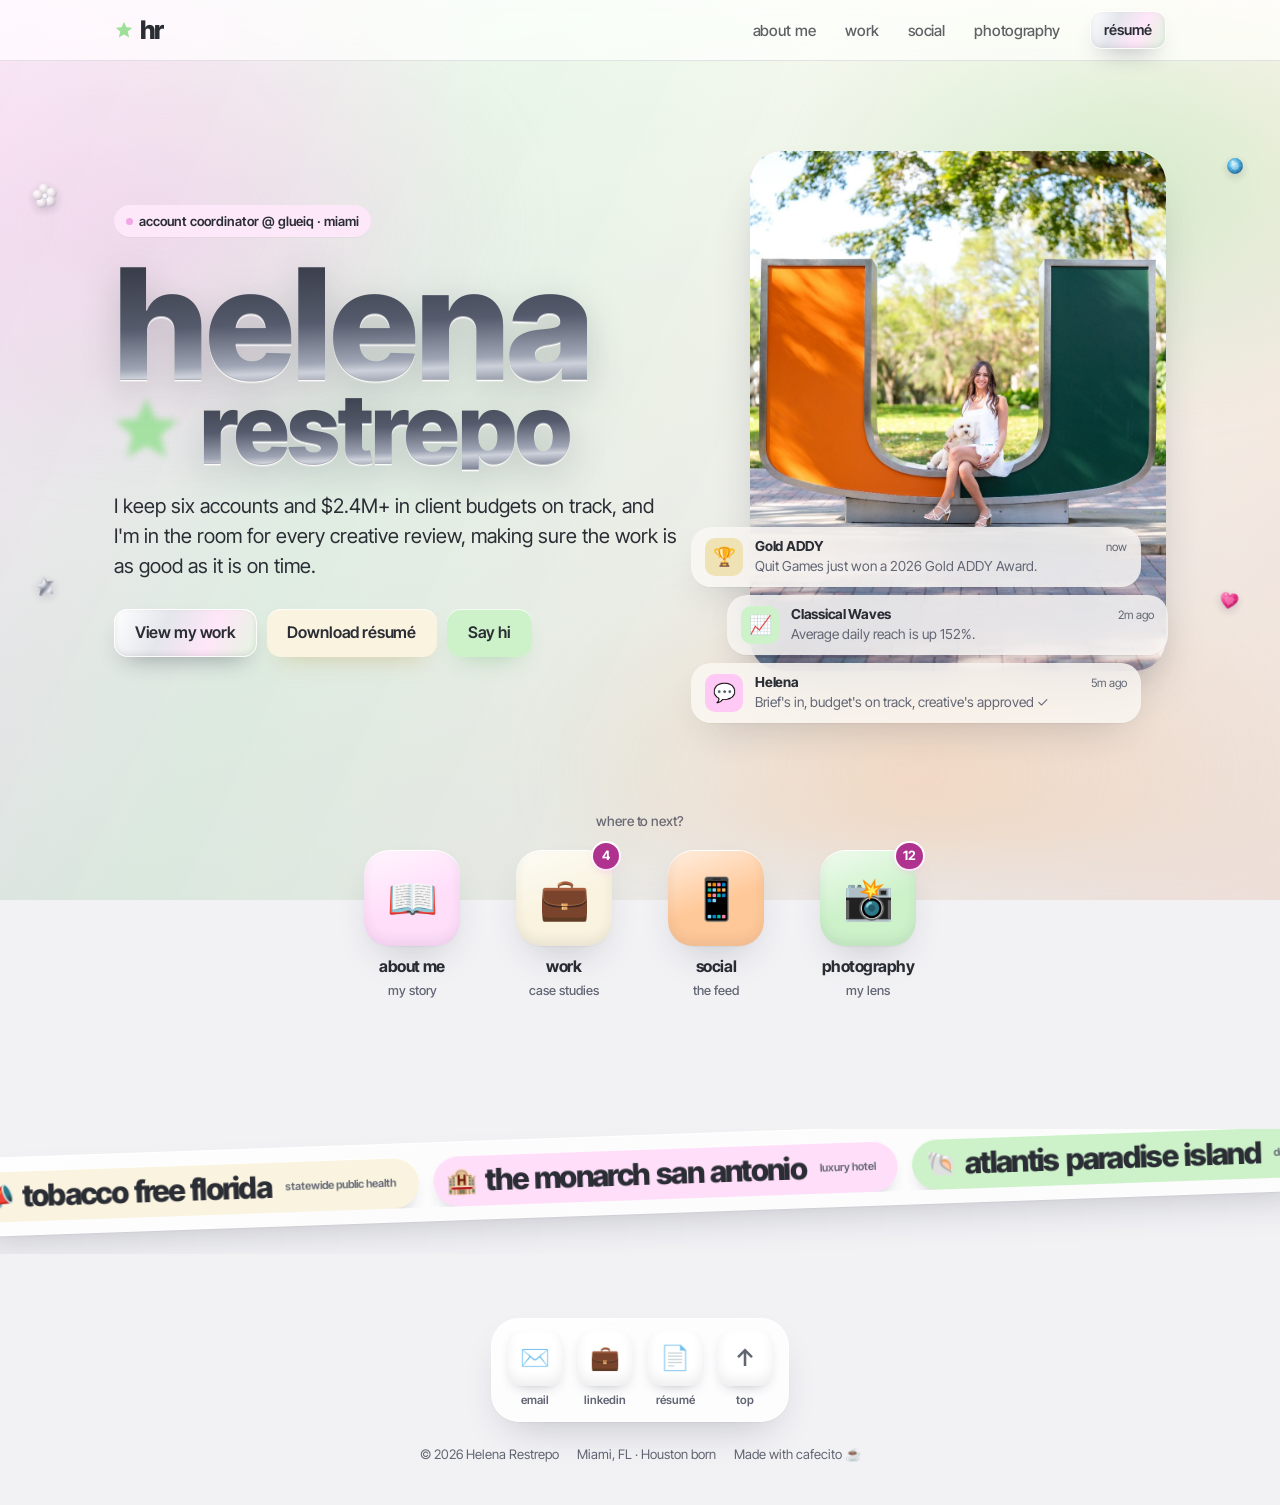
==== commit d13214f5: "Palette: cream, mint, pink and peach; Work budgets stat back to $2.4M+ Co-Authored-By: Claude Opus 5" ====
--- a/index.html
+++ b/index.html
@@ -10,13 +10,13 @@
   <meta property="og:description" content="Helena Restrepo is a Miami-based Account Coordinator at GlueIQ who pairs disciplined account management with a real creative eye.">
   <meta property="og:image" content="images/og-image.jpg">
   <meta property="og:type" content="website">
-  <link rel="icon" href="data:image/svg+xml,%3Csvg xmlns='http://www.w3.org/2000/svg' viewBox='0 0 64 64'%3E%3Crect width='64' height='64' rx='15' fill='%23B983FF'/%3E%3Ctext x='31' y='43' font-family='Helvetica Neue,Arial' font-weight='800' font-size='30' letter-spacing='-3' text-anchor='middle' fill='%232B2D35'%3Ehr%3C/text%3E%3C/svg%3E">
+  <link rel="icon" href="data:image/svg+xml,%3Csvg xmlns='http://www.w3.org/2000/svg' viewBox='0 0 64 64'%3E%3Crect width='64' height='64' rx='15' fill='%23F2A6E4'/%3E%3Ctext x='31' y='43' font-family='Helvetica Neue,Arial' font-weight='800' font-size='30' letter-spacing='-3' text-anchor='middle' fill='%232B2D35'%3Ehr%3C/text%3E%3C/svg%3E">
   <link rel="preconnect" href="https://fonts.googleapis.com">
   <link rel="preconnect" href="https://fonts.gstatic.com" crossorigin>
   <link href="https://fonts.googleapis.com/css2?family=Inter+Tight:wght@400;500;600;700;800&display=swap" rel="stylesheet">
-  <link rel="stylesheet" href="css/styles.css?v=32">
+  <link rel="stylesheet" href="css/styles.css?v=33">
   <script>document.documentElement.classList.add('js');</script>
-  <script src="js/main.js?v=32" defer></script>
+  <script src="js/main.js?v=33" defer></script>
 </head>
 <body>
   <a class="skip-link" href="#main">Skip to content</a>
--- a/css/styles.css
+++ b/css/styles.css
@@ -16,20 +16,20 @@
   /* chrome finish for the name + big headlines */
   --chrome: linear-gradient(180deg, #3E414C 0%, #8A90A1 50%, #4A4E5A 100%);
   --chrome-holo: linear-gradient(178deg, #353844 0%, #555B6C 30%, #9EA4B3 47%, #CDD1DA 51%, #7E8496 60%, #474B58 80%, #363945 100%);
-  /* palette: purple #B983FF · periwinkle #94B3FD · sky #94DAFF · aqua #99FEFF
+  /* palette: purple #F2A6E4 · periwinkle #FFAE6E · sky #9EE09A · aqua #EFE2B4
      (variable names kept from the old scheme: pink=purple, orange=periwinkle, blue=sky, yellow=aqua) */
-  --blush: #CBA5FF;
-  --pink: #B983FF;
-  --pink-text: #6E35C9;      /* purple deepened for small text */
-  --yellow: #99FEFF;
-  --orange: #94B3FD;
-  --blue: #94DAFF;
+  --blush: #FFC9F5;
+  --pink: #F2A6E4;
+  --pink-text: #B0328F;      /* deep pink for small text */
+  --yellow: #EFE2B4;
+  --orange: #FFAE6E;
+  --blue: #9EE09A;
   /* module colors: the color lives on cards and buttons */
-  --blue-soft: #B5E5FF;
-  --orange-soft: #B9CCFE;
-  --yellow-soft: #BFFEFF;
-  --blush-soft: #D9BFFF;
-  --holo: linear-gradient(115deg, #FFFFFF 0%, #E4E6EC 16%, #E8DAFF 30%, #D6EEFF 46%, #DDFEFF 60%, #E4E6EC 76%, #FFFFFF 100%);
+  --blue-soft: #CDF2CA;
+  --orange-soft: #FFC898;
+  --yellow-soft: #F9F3DF;
+  --blush-soft: #FFDEFA;
+  --holo: linear-gradient(115deg, #FFFFFF 0%, #E4E6EC 16%, #FFE6F8 30%, #E2F6DF 46%, #FFF4E2 60%, #E4E6EC 76%, #FFFFFF 100%);
 
   --font: "Inter Tight", "Helvetica Neue", Helvetica, Arial, sans-serif;
 
@@ -61,7 +61,7 @@
 body::before {
   content: ""; position: fixed; inset: 0; z-index: -1; pointer-events: none;
   background:
-    linear-gradient(115deg, rgba(185, 131, 255, .22) 0%, rgba(148, 218, 255, .2) 32%, rgba(153, 254, 255, .18) 64%, rgba(148, 179, 253, .18) 100%);
+    linear-gradient(115deg, rgba(242, 166, 228, .22) 0%, rgba(158, 224, 154, .2) 32%, rgba(239, 226, 180, .18) 64%, rgba(255, 174, 110, .18) 100%);
 }
 img { max-width: 100%; display: block; }
 a { color: inherit; }
@@ -107,9 +107,9 @@
 .aura::before {
   content: ""; position: absolute; inset: -6% -4% auto; height: 112%; z-index: -1; pointer-events: none;
   background:
-    radial-gradient(40% 45% at 15% 25%, rgba(185, 131, 255, .28), transparent 70%),
-    radial-gradient(36% 40% at 85% 20%, rgba(148, 218, 255, .38), transparent 70%),
-    radial-gradient(40% 40% at 70% 90%, rgba(148, 179, 253, .26), transparent 70%);
+    radial-gradient(40% 45% at 15% 25%, rgba(242, 166, 228, .28), transparent 70%),
+    radial-gradient(36% 40% at 85% 20%, rgba(158, 224, 154, .38), transparent 70%),
+    radial-gradient(40% 40% at 70% 90%, rgba(255, 174, 110, .26), transparent 70%);
   filter: blur(24px);
 }
 
@@ -124,11 +124,11 @@
 .btn:active { transform: scale(.97); }
 .btn-ink { background: var(--holo); background-size: 240% 100%; color: var(--ink); box-shadow: 0 12px 24px -12px rgba(40, 44, 60, .45), inset 0 1px 0 #fff, inset 0 0 0 1px rgba(255, 255, 255, .9), inset 0 -2px 6px rgba(40, 44, 60, .12); transition: transform .25s var(--spring), background-position .6s var(--ease); }
 .btn-ink:hover { background-position: 100% 0; }
-.btn-glass { background: var(--yellow-soft); color: var(--ink); box-shadow: 0 12px 24px -14px rgba(40, 170, 180, .55), inset 0 1px 0 rgba(255, 255, 255, .8); }
-.btn-row .btn-glass + .btn-glass { background: var(--blue-soft); box-shadow: 0 12px 24px -14px rgba(70, 130, 220, .45), inset 0 1px 0 rgba(255, 255, 255, .8); }
+.btn-glass { background: var(--yellow-soft); color: var(--ink); box-shadow: 0 12px 24px -14px rgba(190, 160, 80, .55), inset 0 1px 0 rgba(255, 255, 255, .8); }
+.btn-row .btn-glass + .btn-glass { background: var(--blue-soft); box-shadow: 0 12px 24px -14px rgba(80, 170, 90, .45), inset 0 1px 0 rgba(255, 255, 255, .8); }
 .nav-toggle.btn-glass { background: var(--blush-soft); }
-.btn-pink { background: var(--pink); color: #fff; box-shadow: 0 10px 22px -12px rgba(185, 131, 255, .8); }
-.btn-pink:hover { background: #A66BF5; }
+.btn-pink { background: var(--pink); color: #fff; box-shadow: 0 10px 22px -12px rgba(242, 166, 228, .8); }
+.btn-pink:hover { background: #E98FD8; }
 .btn-sm { min-height: 38px; padding: 0 1em; font-size: .9rem; border-radius: 11px; }
 .btn-row { display: flex; flex-wrap: wrap; gap: 10px; }
 .btn-row.center { justify-content: center; }
@@ -442,7 +442,7 @@
 .page-cover {
   justify-content: center; align-items: center; text-align: center; gap: 16px;
   background: var(--blush);
-  background-image: radial-gradient(60% 50% at 30% 25%, rgba(255, 255, 255, .55), transparent 70%), radial-gradient(50% 50% at 80% 85%, rgba(148, 218, 255, .35), transparent 70%);
+  background-image: radial-gradient(60% 50% at 30% 25%, rgba(255, 255, 255, .55), transparent 70%), radial-gradient(50% 50% at 80% 85%, rgba(158, 224, 154, .35), transparent 70%);
 }
 .page-cover .deco { position: absolute; }
 .page-cover .lockup .l1 { font-size: clamp(3.6rem, 7vw, 5.6rem); }
@@ -560,7 +560,7 @@
   background:
     radial-gradient(circle at 32% 26%, rgba(255, 255, 255, .95) 0 11%, rgba(255, 255, 255, 0) 32%),
     radial-gradient(circle at 70% 80%, rgba(40, 44, 60, .18), transparent 55%),
-    conic-gradient(from var(--holo-a), #D9C2FF, #94DAFF, #99FEFF, #94B3FD, #DCE0E8, #94DAFF, #D9C2FF);
+    conic-gradient(from var(--holo-a), #FFD3F4, #9EE09A, #EFE2B4, #FFAE6E, #DCE0E8, #9EE09A, #FFD3F4);
   box-shadow: inset -5px -7px 12px rgba(40, 44, 60, .3), inset 3px 4px 8px rgba(255, 255, 255, .9), 0 10px 22px -6px rgba(40, 44, 60, .35);
   transition: width .3s var(--spring), height .3s var(--spring), margin .3s var(--spring), opacity .3s var(--ease);
   animation: holo-spin 5s linear infinite;
@@ -598,7 +598,7 @@
 a.glass { position: relative; }
 a.glass::after {
   content: ""; position: absolute; inset: 0; border-radius: inherit; pointer-events: none;
-  background: linear-gradient(105deg, transparent 38%, rgba(255, 255, 255, .55) 47%, rgba(214, 240, 250, .45) 51%, rgba(226, 210, 255, .4) 55%, transparent 64%);
+  background: linear-gradient(105deg, transparent 38%, rgba(255, 255, 255, .55) 47%, rgba(214, 240, 250, .45) 51%, rgba(255, 222, 250, .4) 55%, transparent 64%);
   background-size: 260% 100%; background-position: 130% 0; transition: background-position 1.1s var(--ease);
 }
 a.glass:hover::after { background-position: -30% 0; }
@@ -634,7 +634,7 @@
 .home-app .count {
   position: absolute; top: -7px; right: -7px; min-width: 26px; height: 26px; padding: 0 7px; border-radius: 13px;
   display: grid; place-items: center; background: var(--pink); color: #fff; font-size: .8rem; font-weight: 700; letter-spacing: 0;
-  box-shadow: 0 4px 10px -3px rgba(185, 131, 255, .7), 0 0 0 2px #fff;
+  box-shadow: 0 4px 10px -3px rgba(242, 166, 228, .7), 0 0 0 2px #fff;
 }
 .explore .brands { font-size: clamp(.95rem, 1.6vw, 1.1rem); opacity: .85; }
 @media (max-width: 900px) { .hero { min-height: 0; } }
@@ -727,14 +727,14 @@
 .slide .window .ph { width: 100%; height: 100%; }
 .slide .window .ph::before { font-size: 3.2cqw; }
 /* printed (pink) mount text */
-.print { position: absolute; font-family: ui-monospace, "SF Mono", Menlo, Consolas, monospace; color: #8B57E6; font-size: 3.6cqw; letter-spacing: .14em; text-transform: uppercase; line-height: 1.15; opacity: .9; }
+.print { position: absolute; font-family: ui-monospace, "SF Mono", Menlo, Consolas, monospace; color: #C9578F; font-size: 3.6cqw; letter-spacing: .14em; text-transform: uppercase; line-height: 1.15; opacity: .9; }
 .print.num { top: 5%; left: 6%; font-size: 4.8cqw; letter-spacing: 0; color: #B9B3AE; }
 .print.datestamp { top: 5.6%; right: 6%; }
 .print.color { top: 4%; left: 0; right: 0; text-align: center; font-size: 3cqw; letter-spacing: .3em; }
 .print.color b { display: block; font-family: Georgia, "Times New Roman", serif; font-weight: 800; font-size: 6.4cqw; letter-spacing: 0; text-transform: none; }
 .print.project { top: 4.5%; left: 0; right: 0; text-align: center; rotate: 180deg; font-size: 3cqw; font-weight: 700; letter-spacing: .06em; }
 .print.side { right: 3.5%; top: 50%; translate: 0 -50%; writing-mode: vertical-rl; opacity: .6; }
-.print.line { left: 6%; right: 6%; text-align: left; font-size: 3cqw; font-weight: 700; letter-spacing: .06em; padding-bottom: .6cqw; border-bottom: 1.5px dotted #8B57E6; }
+.print.line { left: 6%; right: 6%; text-align: left; font-size: 3cqw; font-weight: 700; letter-spacing: .06em; padding-bottom: .6cqw; border-bottom: 1.5px dotted #C9578F; }
 .print.l1 { bottom: 14%; } .print.l2 { bottom: 5%; right: 40%; }
 /* handwritten fill-ins */
 .hand { position: absolute; font-family: var(--hand), cursive; color: var(--ink-h, #2C2E36); font-size: calc(var(--hs, 7) * 1cqw); line-height: 1; white-space: nowrap; overflow: hidden; text-overflow: ellipsis; text-transform: none; letter-spacing: 0; }
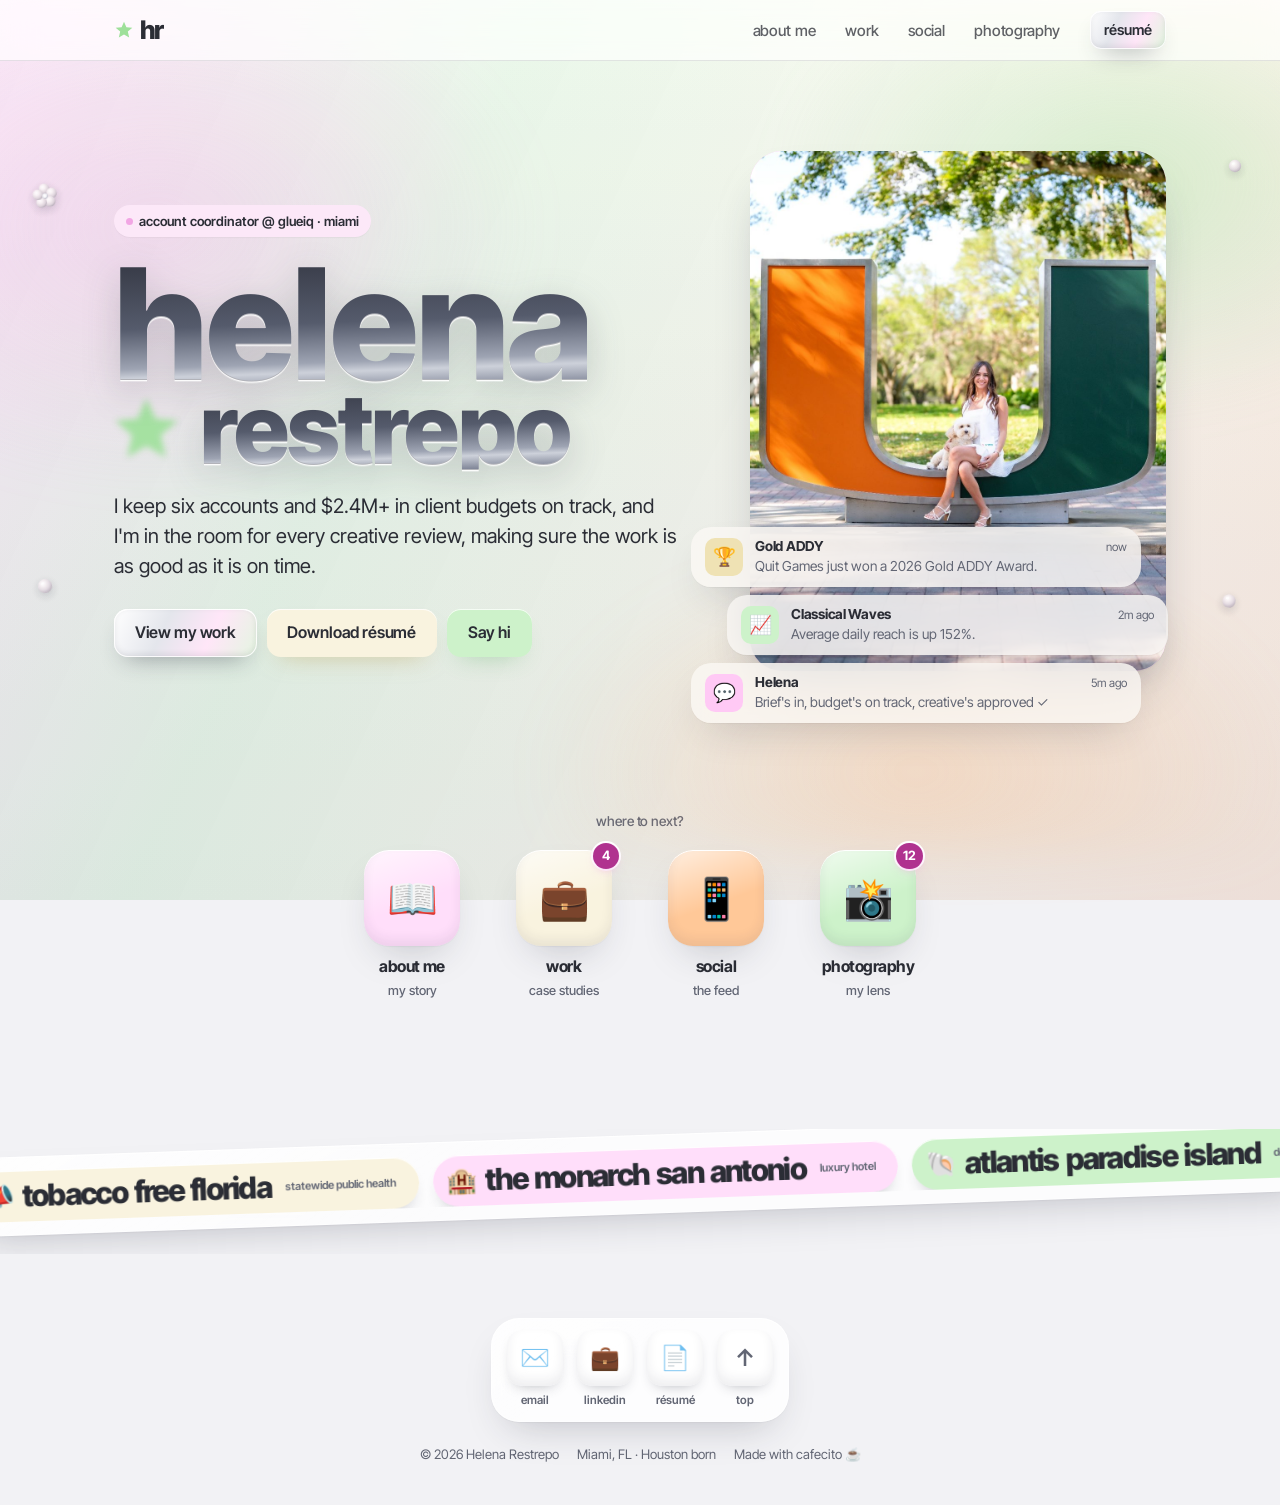
==== commit ff6e9250: "Decorations: replace gems with white pearls Co-Authored-By: Claude Opus 5.5 <noreply@anthropic.com> " ====
--- a/index.html
+++ b/index.html
@@ -14,9 +14,9 @@
   <link rel="preconnect" href="https://fonts.googleapis.com">
   <link rel="preconnect" href="https://fonts.gstatic.com" crossorigin>
   <link href="https://fonts.googleapis.com/css2?family=Inter+Tight:wght@400;500;600;700;800&display=swap" rel="stylesheet">
-  <link rel="stylesheet" href="css/styles.css?v=33">
+  <link rel="stylesheet" href="css/styles.css?v=34">
   <script>document.documentElement.classList.add('js');</script>
-  <script src="js/main.js?v=33" defer></script>
+  <script src="js/main.js?v=34" defer></script>
 </head>
 <body>
   <a class="skip-link" href="#main">Skip to content</a>
@@ -37,7 +37,7 @@
 
   <main id="main">
     <section class="hero aura">
-      <div class="gem-frame hero-gems" aria-hidden="true"><span class="gem" style="left:3.5%;top:18%;--w:28px;--r:-8deg;--d:-0.00s"><svg viewBox="0 0 100 100" aria-hidden="true"><defs><radialGradient id="pf" cx=".38" cy=".32" r=".75"><stop offset="0" stop-color="#FFFFFF"/><stop offset=".3" stop-color="#F8F2F4"/><stop offset=".7" stop-color="#DDD3DA"/><stop offset="1" stop-color="#A9A0AC"/></radialGradient><radialGradient id="pfc" cx=".4" cy=".35" r=".7"><stop offset="0" stop-color="#FFFFFF"/><stop offset=".6" stop-color="#E9EBF0"/><stop offset="1" stop-color="#A9AEBB"/></radialGradient></defs><circle cx="50.0" cy="24.0" r="19" fill="url(#pf)"/><circle cx="74.7" cy="42.0" r="19" fill="url(#pf)"/><circle cx="65.3" cy="71.0" r="19" fill="url(#pf)"/><circle cx="34.7" cy="71.0" r="19" fill="url(#pf)"/><circle cx="25.3" cy="42.0" r="19" fill="url(#pf)"/><circle cx="50" cy="50" r="10" fill="url(#pfc)"/><path d="M50 43L52 48L57 50L52 52L50 57L48 52L43 50L48 48Z" fill="#fff"/></svg></span><span class="gem" style="left:3.5%;top:70%;--w:22px;--r:-10deg;--d:-0.83s"><svg viewBox="0 0 100 100" aria-hidden="true"><defs><linearGradient id="silver" x1="0" y1="0" x2="1" y2="1"><stop offset="0" stop-color="#FFFFFF"/><stop offset=".3" stop-color="#C7CBD4"/><stop offset=".55" stop-color="#6E7385"/><stop offset=".75" stop-color="#EEF0F4"/><stop offset="1" stop-color="#8E93A3"/></linearGradient><radialGradient id="shine" cx=".38" cy=".3" r=".42"><stop offset="0" stop-color="#fff" stop-opacity=".95"/><stop offset="1" stop-color="#fff" stop-opacity="0"/></radialGradient></defs><path d="M50 12 L60 38 L89 39 L66 57 L75 86 L50 69 L25 86 L34 57 L11 39 L40 38 Z" fill="url(#silver)" stroke="url(#silver)" stroke-width="12" stroke-linejoin="round"/><path d="M50 12 L60 38 L89 39 L66 57 L75 86 L50 69 L25 86 L34 57 L11 39 L40 38 Z" fill="url(#shine)"/></svg></span><span class="gem" style="left:96.5%;top:14%;--w:18px;--r:0deg;--d:-1.66s"><svg viewBox="0 0 100 100" aria-hidden="true"><defs><radialGradient id="rsAqua" cx=".4" cy=".35" r=".7"><stop offset="0" stop-color="#D4F5FF"/><stop offset=".45" stop-color="#43AEE3"/><stop offset="1" stop-color="#0B568F"/></radialGradient></defs><circle cx="50" cy="50" r="44" fill="url(#rsAqua)"/><polygon points="50,28 66,34 72,50 66,66 50,72 34,66 28,50 34,34" fill="#fff" opacity=".35"/><path d="M50 28V6M66 34L81 19M72 50H94M66 66L81 81M50 72V94M34 66L19 81M28 50H6M34 34L19 19" stroke="#fff" stroke-width="1.4" opacity=".55"/><path d="M30 24L42 19L37 31Z" fill="#fff" opacity=".9"/></svg></span><span class="gem" style="left:96%;top:72%;--w:20px;--r:10deg;--d:-2.49s"><svg viewBox="0 0 100 100" aria-hidden="true"><defs><linearGradient id="heart" x1="0" y1="0" x2="1" y2="1"><stop offset="0" stop-color="#FF9CCB"/><stop offset=".5" stop-color="#E8197A"/><stop offset="1" stop-color="#9C0B4E"/></linearGradient></defs><path d="M50 90 C22 70 6 54 6 34 C6 19 17 9 31 9 C41 9 47 15 50 23 C53 15 59 9 69 9 C83 9 94 19 94 34 C94 54 78 70 50 90 Z" fill="url(#heart)"/><path d="M50 72 C34 60 26 51 26 40 C26 32 32 27 39 27 C44 27 48 30 50 35 C52 30 56 27 61 27 C68 27 74 32 74 40 C74 51 66 60 50 72 Z" fill="#FFB3D6" opacity=".45"/><path d="M50 23 L50 35 M31 9 L39 27 M69 9 L61 27 M6 34 L26 40 M94 34 L74 40 M50 90 L50 72 M18 62 L34 58 M82 62 L66 58" stroke="#fff" stroke-width="1.2" opacity=".55"/><path d="M24 20 L34 16 L30 26 Z" fill="#fff" opacity=".9"/></svg></span></div>
+      <div class="gem-frame hero-gems" aria-hidden="true"><span class="gem" style="left:3.5%;top:18%;--w:28px;--r:-8deg;--d:-0.00s"><svg viewBox="0 0 100 100" aria-hidden="true"><defs><radialGradient id="pf" cx=".38" cy=".32" r=".75"><stop offset="0" stop-color="#FFFFFF"/><stop offset=".3" stop-color="#F8F2F4"/><stop offset=".7" stop-color="#DDD3DA"/><stop offset="1" stop-color="#A9A0AC"/></radialGradient><radialGradient id="pfc" cx=".4" cy=".35" r=".7"><stop offset="0" stop-color="#FFFFFF"/><stop offset=".6" stop-color="#E9EBF0"/><stop offset="1" stop-color="#A9AEBB"/></radialGradient></defs><circle cx="50.0" cy="24.0" r="19" fill="url(#pf)"/><circle cx="74.7" cy="42.0" r="19" fill="url(#pf)"/><circle cx="65.3" cy="71.0" r="19" fill="url(#pf)"/><circle cx="34.7" cy="71.0" r="19" fill="url(#pf)"/><circle cx="25.3" cy="42.0" r="19" fill="url(#pf)"/><circle cx="50" cy="50" r="10" fill="url(#pfc)"/><path d="M50 43L52 48L57 50L52 52L50 57L48 52L43 50L48 48Z" fill="#fff"/></svg></span><span class="gem" style="left:3.5%;top:70%;--w:16px;--r:-10deg;--d:-0.83s"><svg viewBox="0 0 100 100" aria-hidden="true"><defs><radialGradient id="pearl" cx=".38" cy=".32" r=".75"><stop offset="0" stop-color="#FFFFFF"/><stop offset=".25" stop-color="#F8F2F4"/><stop offset=".6" stop-color="#E3DAE1"/><stop offset=".9" stop-color="#BFB4C0"/><stop offset="1" stop-color="#A59AA8"/></radialGradient></defs><circle cx="50" cy="50" r="44" fill="url(#pearl)"/><ellipse cx="37" cy="32" rx="12" ry="8" fill="#fff" opacity=".85" transform="rotate(-25 37 32)"/></svg></span><span class="gem" style="left:96.5%;top:14%;--w:14px;--r:0deg;--d:-1.66s"><svg viewBox="0 0 100 100" aria-hidden="true"><defs><radialGradient id="pearl" cx=".38" cy=".32" r=".75"><stop offset="0" stop-color="#FFFFFF"/><stop offset=".25" stop-color="#F8F2F4"/><stop offset=".6" stop-color="#E3DAE1"/><stop offset=".9" stop-color="#BFB4C0"/><stop offset="1" stop-color="#A59AA8"/></radialGradient></defs><circle cx="50" cy="50" r="44" fill="url(#pearl)"/><ellipse cx="37" cy="32" rx="12" ry="8" fill="#fff" opacity=".85" transform="rotate(-25 37 32)"/></svg></span><span class="gem" style="left:96%;top:72%;--w:15px;--r:10deg;--d:-2.49s"><svg viewBox="0 0 100 100" aria-hidden="true"><defs><radialGradient id="pearl" cx=".38" cy=".32" r=".75"><stop offset="0" stop-color="#FFFFFF"/><stop offset=".25" stop-color="#F8F2F4"/><stop offset=".6" stop-color="#E3DAE1"/><stop offset=".9" stop-color="#BFB4C0"/><stop offset="1" stop-color="#A59AA8"/></radialGradient></defs><circle cx="50" cy="50" r="44" fill="url(#pearl)"/><ellipse cx="37" cy="32" rx="12" ry="8" fill="#fff" opacity=".85" transform="rotate(-25 37 32)"/></svg></span></div>
       <div class="container hero-grid">
         <div class="hero-copy reveal">
           <span class="label-chip">account coordinator @ glueiq · miami</span>
